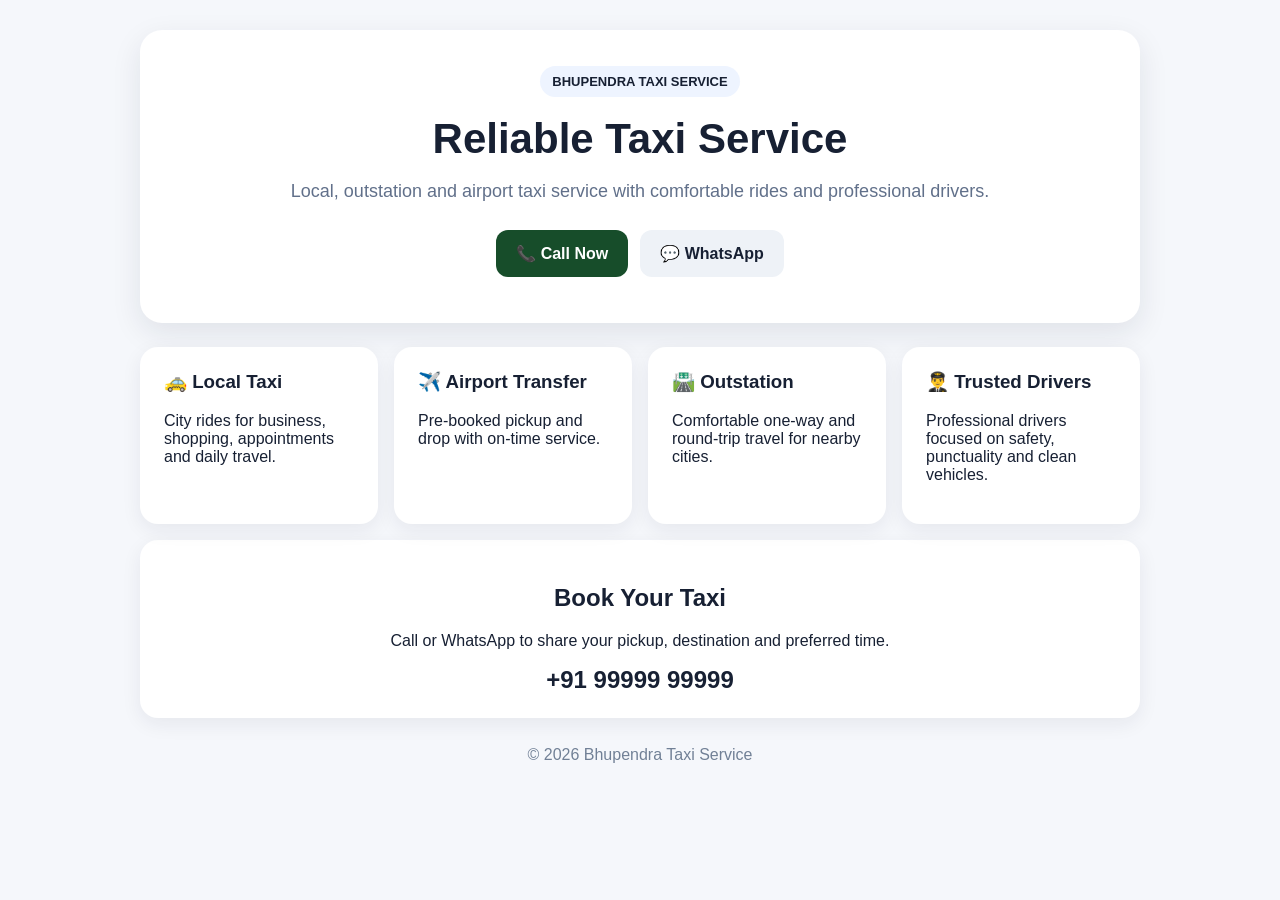
==== index.html @ f38b6741 "Create taxi business website homepage" ====
<!doctype html><html lang="en"><head><meta charset="utf-8"><meta name="viewport" content="width=device-width,initial-scale=1"><title>Bhupendra Taxi Service</title><style>body{font-family:Arial,sans-serif;margin:0;background:#f5f7fb;color:#172033}.wrap{max-width:1000px;margin:auto;padding:30px 18px}.hero{background:#fff;border-radius:22px;padding:36px;box-shadow:0 10px 30px #17203318;text-align:center}.badge{display:inline-block;background:#eef4ff;padding:8px 12px;border-radius:999px;font-size:13px;font-weight:700}.hero h1{font-size:42px;margin:18px 0 10px}.hero p{color:#61708a;font-size:18px}.btn{display:inline-block;margin:10px 6px;padding:14px 20px;border-radius:12px;text-decoration:none;font-weight:700}.primary{background:#174d2a;color:#fff}.secondary{background:#eef2f7;color:#172033}.grid{display:grid;grid-template-columns:repeat(auto-fit,minmax(220px,1fr));gap:16px;margin-top:24px}.card{background:#fff;padding:24px;border-radius:18px;box-shadow:0 6px 20px #17203312}.card h3{margin-top:0}.footer{text-align:center;color:#718096;padding:28px 0}.phone{font-size:24px;font-weight:800}</style></head><body><div class="wrap"><section class="hero"><span class="badge">BHUPENDRA TAXI SERVICE</span><h1>Reliable Taxi Service</h1><p>Local, outstation and airport taxi service with comfortable rides and professional drivers.</p><a class="btn primary" href="tel:+919999999999">📞 Call Now</a><a class="btn secondary" href="https://wa.me/919999999999">💬 WhatsApp</a></section><section class="grid"><div class="card"><h3>🚕 Local Taxi</h3><p>City rides for business, shopping, appointments and daily travel.</p></div><div class="card"><h3>✈️ Airport Transfer</h3><p>Pre-booked pickup and drop with on-time service.</p></div><div class="card"><h3>🛣️ Outstation</h3><p>Comfortable one-way and round-trip travel for nearby cities.</p></div><div class="card"><h3>👨‍✈️ Trusted Drivers</h3><p>Professional drivers focused on safety, punctuality and clean vehicles.</p></div></section><section class="card" style="margin-top:16px;text-align:center"><h2>Book Your Taxi</h2><p>Call or WhatsApp to share your pickup, destination and preferred time.</p><div class="phone">+91 99999 99999</div></section><div class="footer">© 2026 Bhupendra Taxi Service</div></div></body></html>
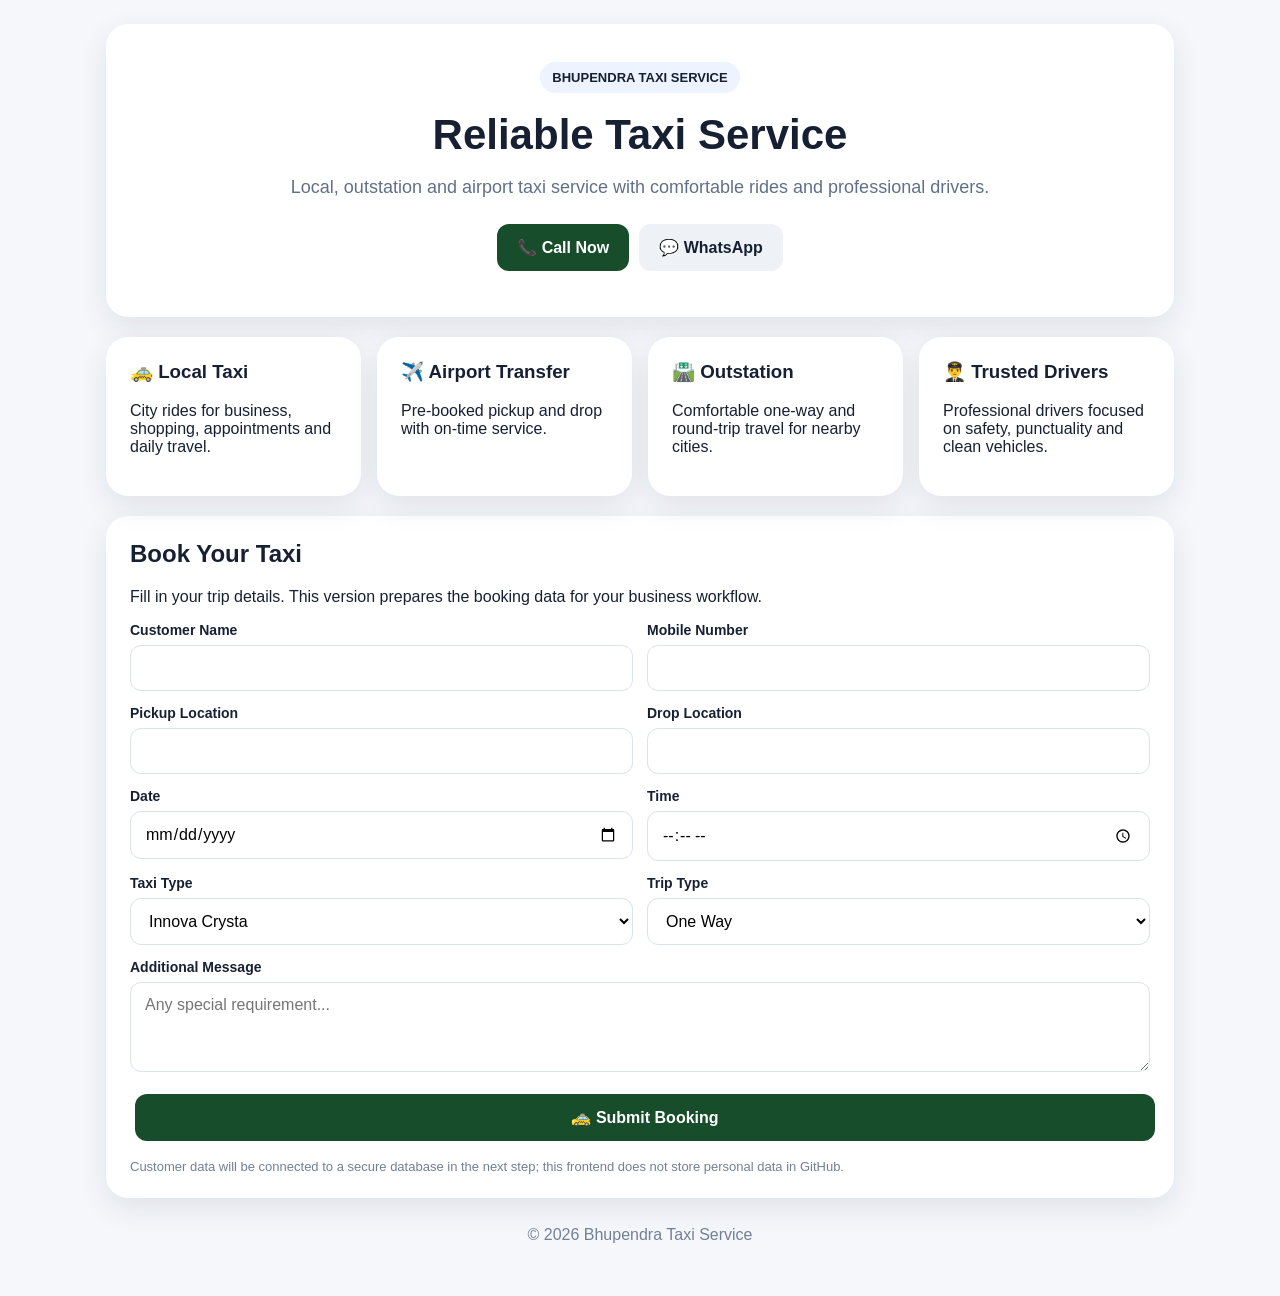
==== commit 42a6dc10: "Upgrade taxi website with booking form" ====
--- a/index.html
+++ b/index.html
@@ -1 +1 @@
-<!doctype html><html lang="en"><head><meta charset="utf-8"><meta name="viewport" content="width=device-width,initial-scale=1"><title>Bhupendra Taxi Service</title><style>body{font-family:Arial,sans-serif;margin:0;background:#f5f7fb;color:#172033}.wrap{max-width:1000px;margin:auto;padding:30px 18px}.hero{background:#fff;border-radius:22px;padding:36px;box-shadow:0 10px 30px #17203318;text-align:center}.badge{display:inline-block;background:#eef4ff;padding:8px 12px;border-radius:999px;font-size:13px;font-weight:700}.hero h1{font-size:42px;margin:18px 0 10px}.hero p{color:#61708a;font-size:18px}.btn{display:inline-block;margin:10px 6px;padding:14px 20px;border-radius:12px;text-decoration:none;font-weight:700}.primary{background:#174d2a;color:#fff}.secondary{background:#eef2f7;color:#172033}.grid{display:grid;grid-template-columns:repeat(auto-fit,minmax(220px,1fr));gap:16px;margin-top:24px}.card{background:#fff;padding:24px;border-radius:18px;box-shadow:0 6px 20px #17203312}.card h3{margin-top:0}.footer{text-align:center;color:#718096;padding:28px 0}.phone{font-size:24px;font-weight:800}</style></head><body><div class="wrap"><section class="hero"><span class="badge">BHUPENDRA TAXI SERVICE</span><h1>Reliable Taxi Service</h1><p>Local, outstation and airport taxi service with comfortable rides and professional drivers.</p><a class="btn primary" href="tel:+919999999999">📞 Call Now</a><a class="btn secondary" href="https://wa.me/919999999999">💬 WhatsApp</a></section><section class="grid"><div class="card"><h3>🚕 Local Taxi</h3><p>City rides for business, shopping, appointments and daily travel.</p></div><div class="card"><h3>✈️ Airport Transfer</h3><p>Pre-booked pickup and drop with on-time service.</p></div><div class="card"><h3>🛣️ Outstation</h3><p>Comfortable one-way and round-trip travel for nearby cities.</p></div><div class="card"><h3>👨‍✈️ Trusted Drivers</h3><p>Professional drivers focused on safety, punctuality and clean vehicles.</p></div></section><section class="card" style="margin-top:16px;text-align:center"><h2>Book Your Taxi</h2><p>Call or WhatsApp to share your pickup, destination and preferred time.</p><div class="phone">+91 99999 99999</div></section><div class="footer">© 2026 Bhupendra Taxi Service</div></div></body></html>+<!doctype html><html lang="en"><head><meta charset="utf-8"><meta name="viewport" content="width=device-width,initial-scale=1"><title>Bhupendra Taxi Service | Taxi Booking</title><style>*{box-sizing:border-box}body{font-family:Arial,sans-serif;margin:0;background:#f5f7fb;color:#172033}.wrap{max-width:1100px;margin:auto;padding:24px 16px}.hero,.card{background:#fff;border-radius:22px;box-shadow:0 10px 30px #17203318}.hero{padding:38px;text-align:center}.badge{display:inline-block;background:#eef4ff;padding:8px 12px;border-radius:999px;font-size:13px;font-weight:700}.hero h1{font-size:42px;margin:18px 0 10px}.hero p{color:#61708a;font-size:18px}.btn{display:inline-block;margin:8px 5px;padding:14px 20px;border-radius:12px;text-decoration:none;font-weight:700}.primary{background:#174d2a;color:#fff}.secondary{background:#eef2f7;color:#172033}.grid{display:grid;grid-template-columns:repeat(auto-fit,minmax(220px,1fr));gap:16px;margin-top:20px}.card{padding:24px}.card h2,.card h3{margin-top:0}.booking{margin-top:20px}.formgrid{display:grid;grid-template-columns:repeat(2,minmax(0,1fr));gap:14px}.field{display:flex;flex-direction:column;gap:7px}.field.full{grid-column:1/-1}label{font-weight:700;font-size:14px}input,select,textarea{width:100%;padding:13px 14px;border:1px solid #dbe2ea;border-radius:11px;font:inherit;background:#fff}textarea{min-height:90px;resize:vertical}.submit{border:0;cursor:pointer;width:100%;font-size:16px}.note{font-size:13px;color:#718096;margin-top:10px}.footer{text-align:center;color:#718096;padding:28px 0}@media(max-width:650px){.hero{padding:28px 18px}.hero h1{font-size:32px}.formgrid{grid-template-columns:1fr}.field.full{grid-column:auto}}</style></head><body><div class="wrap"><section class="hero"><span class="badge">BHUPENDRA TAXI SERVICE</span><h1>Reliable Taxi Service</h1><p>Local, outstation and airport taxi service with comfortable rides and professional drivers.</p><a class="btn primary" href="tel:+919999999999">📞 Call Now</a><a class="btn secondary" href="https://wa.me/919999999999">💬 WhatsApp</a></section><section class="grid"><div class="card"><h3>🚕 Local Taxi</h3><p>City rides for business, shopping, appointments and daily travel.</p></div><div class="card"><h3>✈️ Airport Transfer</h3><p>Pre-booked pickup and drop with on-time service.</p></div><div class="card"><h3>🛣️ Outstation</h3><p>Comfortable one-way and round-trip travel for nearby cities.</p></div><div class="card"><h3>👨‍✈️ Trusted Drivers</h3><p>Professional drivers focused on safety, punctuality and clean vehicles.</p></div></section><section class="card booking"><h2>Book Your Taxi</h2><p>Fill in your trip details. This version prepares the booking data for your business workflow.</p><form id="bookingForm"><div class="formgrid"><div class="field"><label for="name">Customer Name</label><input id="name" name="name" required></div><div class="field"><label for="phone">Mobile Number</label><input id="phone" name="phone" type="tel" inputmode="numeric" required></div><div class="field"><label for="pickup">Pickup Location</label><input id="pickup" name="pickup" required></div><div class="field"><label for="drop">Drop Location</label><input id="drop" name="drop" required></div><div class="field"><label for="date">Date</label><input id="date" name="date" type="date" required></div><div class="field"><label for="time">Time</label><input id="time" name="time" type="time" required></div><div class="field"><label for="taxi">Taxi Type</label><select id="taxi" name="taxi"><option>Innova Crysta</option><option>Dzire</option><option>Other</option></select></div><div class="field"><label for="trip">Trip Type</label><select id="trip" name="trip"><option>One Way</option><option>Round Trip</option></select></div><div class="field full"><label for="message">Additional Message</label><textarea id="message" name="message" placeholder="Any special requirement..."></textarea></div><div class="field full"><button class="btn primary submit" type="submit">🚕 Submit Booking</button></div></div></form><div class="note">Customer data will be connected to a secure database in the next step; this frontend does not store personal data in GitHub.</div></section><div class="footer">© 2026 Bhupendra Taxi Service</div></div><script>document.getElementById('bookingForm').addEventListener('submit',function(e){e.preventDefault();const d=Object.fromEntries(new FormData(this).entries());const text=`Taxi Booking%0AName: ${encodeURIComponent(d.name)}%0AMobile: ${encodeURIComponent(d.phone)}%0APickup: ${encodeURIComponent(d.pickup)}%0ADrop: ${encodeURIComponent(d.drop)}%0ADate: ${encodeURIComponent(d.date)}%0ATime: ${encodeURIComponent(d.time)}%0ATaxi: ${encodeURIComponent(d.taxi)}%0ATrip: ${encodeURIComponent(d.trip)}%0AMessage: ${encodeURIComponent(d.message||'')}`;window.open('https://wa.me/919999999999?text='+text,'_blank')});</script></body></html>
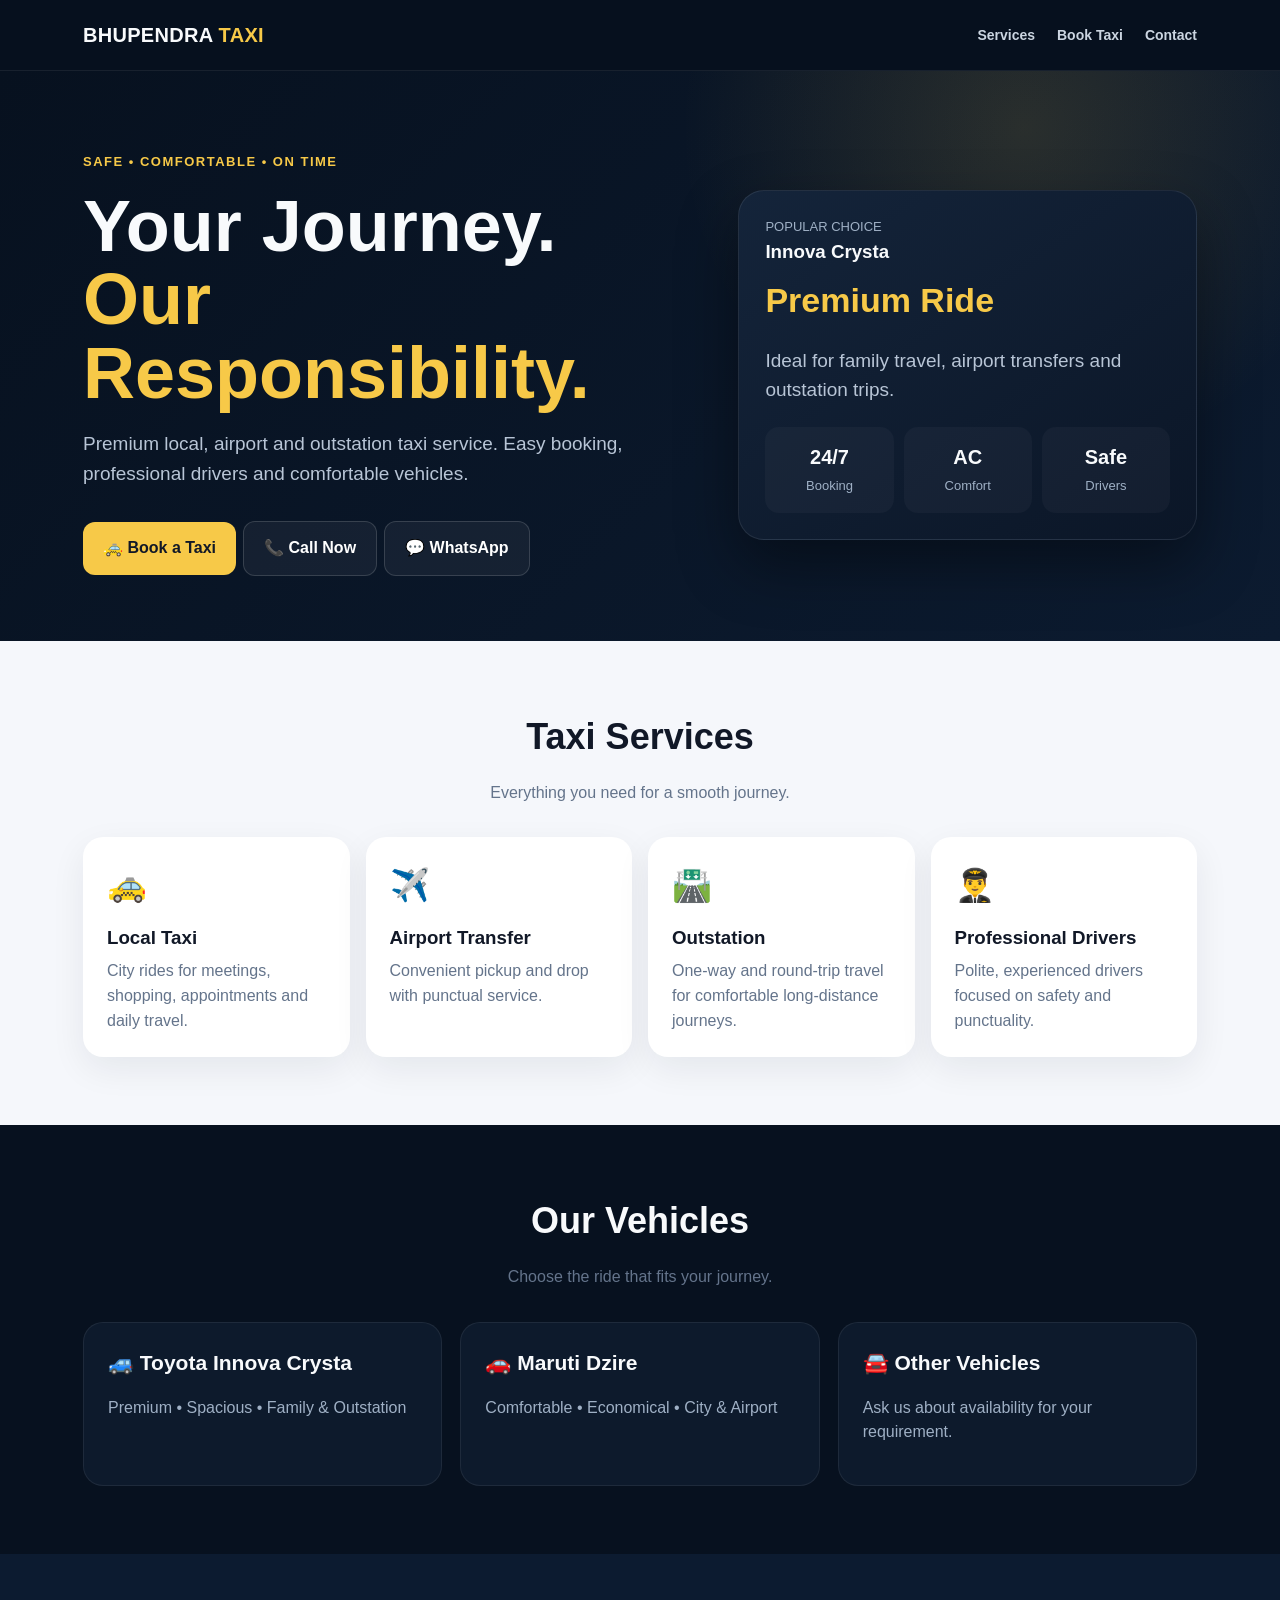
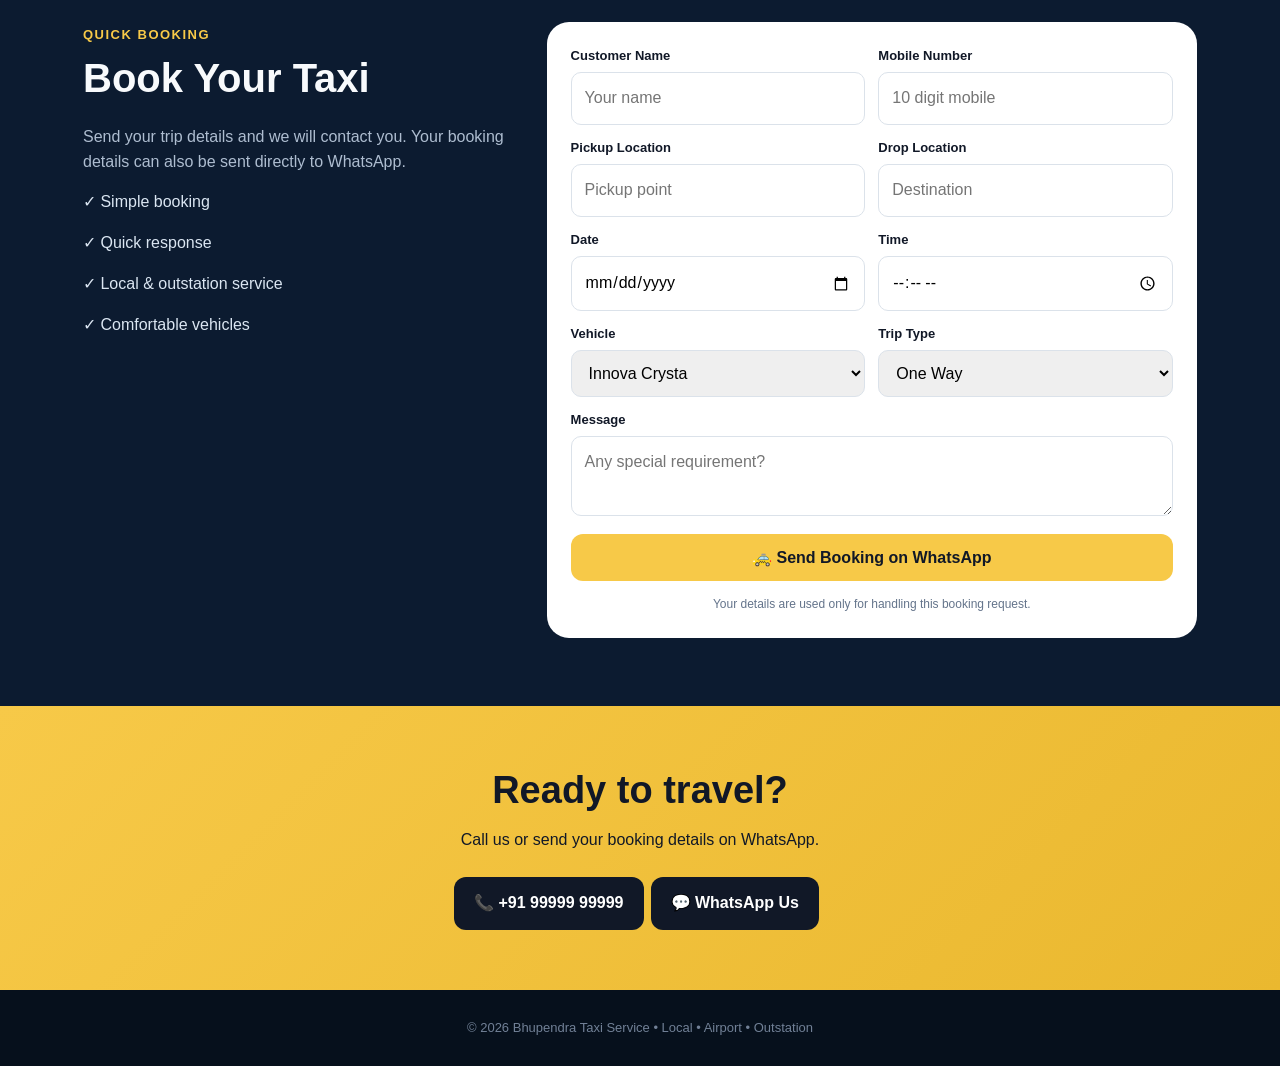
==== commit ff87187b: "Create premium taxi business website" ====
--- a/index.html
+++ b/index.html
@@ -1 +1,2 @@
-<!doctype html><html lang="en"><head><meta charset="utf-8"><meta name="viewport" content="width=device-width,initial-scale=1"><title>Bhupendra Taxi Service | Taxi Booking</title><style>*{box-sizing:border-box}body{font-family:Arial,sans-serif;margin:0;background:#f5f7fb;color:#172033}.wrap{max-width:1100px;margin:auto;padding:24px 16px}.hero,.card{background:#fff;border-radius:22px;box-shadow:0 10px 30px #17203318}.hero{padding:38px;text-align:center}.badge{display:inline-block;background:#eef4ff;padding:8px 12px;border-radius:999px;font-size:13px;font-weight:700}.hero h1{font-size:42px;margin:18px 0 10px}.hero p{color:#61708a;font-size:18px}.btn{display:inline-block;margin:8px 5px;padding:14px 20px;border-radius:12px;text-decoration:none;font-weight:700}.primary{background:#174d2a;color:#fff}.secondary{background:#eef2f7;color:#172033}.grid{display:grid;grid-template-columns:repeat(auto-fit,minmax(220px,1fr));gap:16px;margin-top:20px}.card{padding:24px}.card h2,.card h3{margin-top:0}.booking{margin-top:20px}.formgrid{display:grid;grid-template-columns:repeat(2,minmax(0,1fr));gap:14px}.field{display:flex;flex-direction:column;gap:7px}.field.full{grid-column:1/-1}label{font-weight:700;font-size:14px}input,select,textarea{width:100%;padding:13px 14px;border:1px solid #dbe2ea;border-radius:11px;font:inherit;background:#fff}textarea{min-height:90px;resize:vertical}.submit{border:0;cursor:pointer;width:100%;font-size:16px}.note{font-size:13px;color:#718096;margin-top:10px}.footer{text-align:center;color:#718096;padding:28px 0}@media(max-width:650px){.hero{padding:28px 18px}.hero h1{font-size:32px}.formgrid{grid-template-columns:1fr}.field.full{grid-column:auto}}</style></head><body><div class="wrap"><section class="hero"><span class="badge">BHUPENDRA TAXI SERVICE</span><h1>Reliable Taxi Service</h1><p>Local, outstation and airport taxi service with comfortable rides and professional drivers.</p><a class="btn primary" href="tel:+919999999999">📞 Call Now</a><a class="btn secondary" href="https://wa.me/919999999999">💬 WhatsApp</a></section><section class="grid"><div class="card"><h3>🚕 Local Taxi</h3><p>City rides for business, shopping, appointments and daily travel.</p></div><div class="card"><h3>✈️ Airport Transfer</h3><p>Pre-booked pickup and drop with on-time service.</p></div><div class="card"><h3>🛣️ Outstation</h3><p>Comfortable one-way and round-trip travel for nearby cities.</p></div><div class="card"><h3>👨‍✈️ Trusted Drivers</h3><p>Professional drivers focused on safety, punctuality and clean vehicles.</p></div></section><section class="card booking"><h2>Book Your Taxi</h2><p>Fill in your trip details. This version prepares the booking data for your business workflow.</p><form id="bookingForm"><div class="formgrid"><div class="field"><label for="name">Customer Name</label><input id="name" name="name" required></div><div class="field"><label for="phone">Mobile Number</label><input id="phone" name="phone" type="tel" inputmode="numeric" required></div><div class="field"><label for="pickup">Pickup Location</label><input id="pickup" name="pickup" required></div><div class="field"><label for="drop">Drop Location</label><input id="drop" name="drop" required></div><div class="field"><label for="date">Date</label><input id="date" name="date" type="date" required></div><div class="field"><label for="time">Time</label><input id="time" name="time" type="time" required></div><div class="field"><label for="taxi">Taxi Type</label><select id="taxi" name="taxi"><option>Innova Crysta</option><option>Dzire</option><option>Other</option></select></div><div class="field"><label for="trip">Trip Type</label><select id="trip" name="trip"><option>One Way</option><option>Round Trip</option></select></div><div class="field full"><label for="message">Additional Message</label><textarea id="message" name="message" placeholder="Any special requirement..."></textarea></div><div class="field full"><button class="btn primary submit" type="submit">🚕 Submit Booking</button></div></div></form><div class="note">Customer data will be connected to a secure database in the next step; this frontend does not store personal data in GitHub.</div></section><div class="footer">© 2026 Bhupendra Taxi Service</div></div><script>document.getElementById('bookingForm').addEventListener('submit',function(e){e.preventDefault();const d=Object.fromEntries(new FormData(this).entries());const text=`Taxi Booking%0AName: ${encodeURIComponent(d.name)}%0AMobile: ${encodeURIComponent(d.phone)}%0APickup: ${encodeURIComponent(d.pickup)}%0ADrop: ${encodeURIComponent(d.drop)}%0ADate: ${encodeURIComponent(d.date)}%0ATime: ${encodeURIComponent(d.time)}%0ATaxi: ${encodeURIComponent(d.taxi)}%0ATrip: ${encodeURIComponent(d.trip)}%0AMessage: ${encodeURIComponent(d.message||'')}`;window.open('https://wa.me/919999999999?text='+text,'_blank')});</script></body></html>+<!doctype html><html lang="en"><head><meta charset="utf-8"><meta name="viewport" content="width=device-width,initial-scale=1"><meta name="description" content="Bhupendra Taxi Service - local, airport and outstation taxi bookings"><title>Bhupendra Taxi Service | Premium Taxi Booking</title><style>*{box-sizing:border-box}html{scroll-behavior:smooth}body{margin:0;font-family:Inter,Arial,sans-serif;background:#07111f;color:#f8fafc;line-height:1.55}.container{max-width:1150px;margin:auto;padding:0 18px}.nav{position:sticky;top:0;z-index:20;background:#07111ff2;backdrop-filter:blur(12px);border-bottom:1px solid #ffffff12}.navin{height:70px;display:flex;align-items:center;justify-content:space-between}.brand{font-size:20px;font-weight:900;letter-spacing:.3px}.brand span{color:#f7c948}.nav a{color:#cbd5e1;text-decoration:none;margin-left:22px;font-weight:700;font-size:14px}.hero{padding:78px 0 60px;background:radial-gradient(circle at 80% 10%,#f7c94822,transparent 30%),linear-gradient(135deg,#07111f,#0c1b30)}.heroGrid{display:grid;grid-template-columns:1.15fr .85fr;gap:35px;align-items:center}.eyebrow{display:inline-block;color:#f7c948;font-weight:900;font-size:13px;letter-spacing:1.5px}.hero h1{font-size:clamp(42px,6vw,72px);line-height:1.02;margin:16px 0}.hero h1 span{color:#f7c948}.hero p{font-size:19px;color:#b8c5d6;max-width:650px}.actions{margin-top:28px}.btn{display:inline-block;padding:14px 20px;border-radius:12px;text-decoration:none;font-weight:900;margin:5px 7px 5px 0}.gold{background:#f7c948;color:#111827}.darkbtn{border:1px solid #ffffff25;color:#fff;background:#ffffff0d}.heroCard{background:linear-gradient(145deg,#14243a,#0b1627);border:1px solid #ffffff16;border-radius:26px;padding:26px;box-shadow:0 25px 60px #0006}.heroCard h3{margin:0 0 8px}.price{font-size:34px;font-weight:900;color:#f7c948}.mini{color:#9fb0c5;font-size:13px}.stats{display:grid;grid-template-columns:repeat(3,1fr);gap:10px;margin-top:22px}.stat{padding:15px;border-radius:14px;background:#ffffff08;text-align:center}.stat b{display:block;font-size:20px}.section{padding:68px 0}.light{background:#f5f7fb;color:#111827}.sectionHead{text-align:center;margin-bottom:32px}.sectionHead h2{font-size:36px;margin:0 0 8px}.sectionHead p{color:#64748b}.cards{display:grid;grid-template-columns:repeat(4,1fr);gap:16px}.card{background:#fff;border-radius:20px;padding:24px;box-shadow:0 12px 35px #0f172a12}.icon{font-size:32px}.card h3{margin:12px 0 7px}.card p{color:#64748b;margin:0}.booking{background:#0c1b30}.bookingBox{display:grid;grid-template-columns:.8fr 1.2fr;gap:30px;align-items:start}.bookingText h2{font-size:40px;margin:0 0 10px}.bookingText p{color:#aebdd0}.benefit{margin:16px 0;color:#dbe6f2}.form{background:#fff;color:#111827;border-radius:22px;padding:24px}.formgrid{display:grid;grid-template-columns:1fr 1fr;gap:13px}.field{display:flex;flex-direction:column;gap:6px}.full{grid-column:1/-1}label{font-size:13px;font-weight:800}input,select,textarea{width:100%;padding:13px;border:1px solid #dbe2ea;border-radius:10px;font:inherit}textarea{min-height:80px}.submit{width:100%;border:0;cursor:pointer;font-size:16px}.fleet{display:grid;grid-template-columns:repeat(3,1fr);gap:18px}.vehicle{padding:24px;border:1px solid #ffffff12;background:#0d1a2c;border-radius:20px}.vehicle strong{font-size:21px}.vehicle p{color:#9fb0c5}.cta{text-align:center;background:linear-gradient(135deg,#f7c948,#eab82f);color:#111827;padding:55px 20px}.cta h2{font-size:38px;margin:0 0 8px}.cta p{margin:0 0 20px}.black{background:#111827;color:#fff}.footer{padding:28px 0;text-align:center;color:#718096;background:#06101c;font-size:13px}.notice{font-size:12px;color:#64748b;margin-top:9px;text-align:center}@media(max-width:850px){.heroGrid,.bookingBox{grid-template-columns:1fr}.cards{grid-template-columns:1fr 1fr}.fleet{grid-template-columns:1fr}.navlinks{display:none}}@media(max-width:560px){.hero{padding-top:55px}.cards,.formgrid{grid-template-columns:1fr}.full{grid-column:auto}.stats{grid-template-columns:1fr 1fr 1fr}.section{padding:50px 0}.hero h1{font-size:45px}}
+</style></head><body><nav class="nav"><div class="container navin"><div class="brand">BHUPENDRA <span>TAXI</span></div><div class="navlinks"><a href="#services">Services</a><a href="#booking">Book Taxi</a><a href="#contact">Contact</a></div></div></nav><header class="hero"><div class="container heroGrid"><div><div class="eyebrow">SAFE • COMFORTABLE • ON TIME</div><h1>Your Journey.<br><span>Our Responsibility.</span></h1><p>Premium local, airport and outstation taxi service. Easy booking, professional drivers and comfortable vehicles.</p><div class="actions"><a class="btn gold" href="#booking">🚕 Book a Taxi</a><a class="btn darkbtn" href="tel:+919999999999">📞 Call Now</a><a class="btn darkbtn" href="https://wa.me/919999999999">💬 WhatsApp</a></div></div><div class="heroCard"><div class="mini">POPULAR CHOICE</div><h3>Innova Crysta</h3><div class="price">Premium Ride</div><p class="mini">Ideal for family travel, airport transfers and outstation trips.</p><div class="stats"><div class="stat"><b>24/7</b><span class="mini">Booking</span></div><div class="stat"><b>AC</b><span class="mini">Comfort</span></div><div class="stat"><b>Safe</b><span class="mini">Drivers</span></div></div></div></div></header><section id="services" class="section light"><div class="container"><div class="sectionHead"><h2>Taxi Services</h2><p>Everything you need for a smooth journey.</p></div><div class="cards"><div class="card"><div class="icon">🚕</div><h3>Local Taxi</h3><p>City rides for meetings, shopping, appointments and daily travel.</p></div><div class="card"><div class="icon">✈️</div><h3>Airport Transfer</h3><p>Convenient pickup and drop with punctual service.</p></div><div class="card"><div class="icon">🛣️</div><h3>Outstation</h3><p>One-way and round-trip travel for comfortable long-distance journeys.</p></div><div class="card"><div class="icon">👨‍✈️</div><h3>Professional Drivers</h3><p>Polite, experienced drivers focused on safety and punctuality.</p></div></div></div></section><section class="section"><div class="container"><div class="sectionHead"><h2>Our Vehicles</h2><p>Choose the ride that fits your journey.</p></div><div class="fleet"><div class="vehicle"><strong>🚙 Toyota Innova Crysta</strong><p>Premium • Spacious • Family & Outstation</p></div><div class="vehicle"><strong>🚗 Maruti Dzire</strong><p>Comfortable • Economical • City & Airport</p></div><div class="vehicle"><strong>🚘 Other Vehicles</strong><p>Ask us about availability for your requirement.</p></div></div></div></section><section id="booking" class="section booking"><div class="container bookingBox"><div class="bookingText"><div class="eyebrow">QUICK BOOKING</div><h2>Book Your Taxi</h2><p>Send your trip details and we will contact you. Your booking details can also be sent directly to WhatsApp.</p><div class="benefit">✓ Simple booking</div><div class="benefit">✓ Quick response</div><div class="benefit">✓ Local & outstation service</div><div class="benefit">✓ Comfortable vehicles</div></div><div class="form"><form id="bookingForm"><div class="formgrid"><div class="field"><label>Customer Name</label><input name="name" required placeholder="Your name"></div><div class="field"><label>Mobile Number</label><input name="phone" type="tel" required placeholder="10 digit mobile"></div><div class="field"><label>Pickup Location</label><input name="pickup" required placeholder="Pickup point"></div><div class="field"><label>Drop Location</label><input name="drop" required placeholder="Destination"></div><div class="field"><label>Date</label><input name="date" type="date" required></div><div class="field"><label>Time</label><input name="time" type="time" required></div><div class="field"><label>Vehicle</label><select name="taxi"><option>Innova Crysta</option><option>Dzire</option><option>Other</option></select></div><div class="field"><label>Trip Type</label><select name="trip"><option>One Way</option><option>Round Trip</option></select></div><div class="field full"><label>Message</label><textarea name="message" placeholder="Any special requirement?"></textarea></div><div class="field full"><button class="btn gold submit" type="submit">🚕 Send Booking on WhatsApp</button></div></div></form><div class="notice">Your details are used only for handling this booking request.</div></div></div></section><section id="contact" class="cta"><h2>Ready to travel?</h2><p>Call us or send your booking details on WhatsApp.</p><a class="btn black" href="tel:+919999999999">📞 +91 99999 99999</a><a class="btn black" href="https://wa.me/919999999999">💬 WhatsApp Us</a></section><footer class="footer">© 2026 Bhupendra Taxi Service • Local • Airport • Outstation</footer><script>document.getElementById('bookingForm').addEventListener('submit',function(e){e.preventDefault();const d=Object.fromEntries(new FormData(this));const msg=['*TAXI BOOKING*','Name: '+d.name,'Mobile: '+d.phone,'Pickup: '+d.pickup,'Drop: '+d.drop,'Date: '+d.date,'Time: '+d.time,'Vehicle: '+d.taxi,'Trip: '+d.trip,'Message: '+(d.message||'-')].join('\n');window.open('https://wa.me/919999999999?text='+encodeURIComponent(msg),'_blank')});</script></body></html>
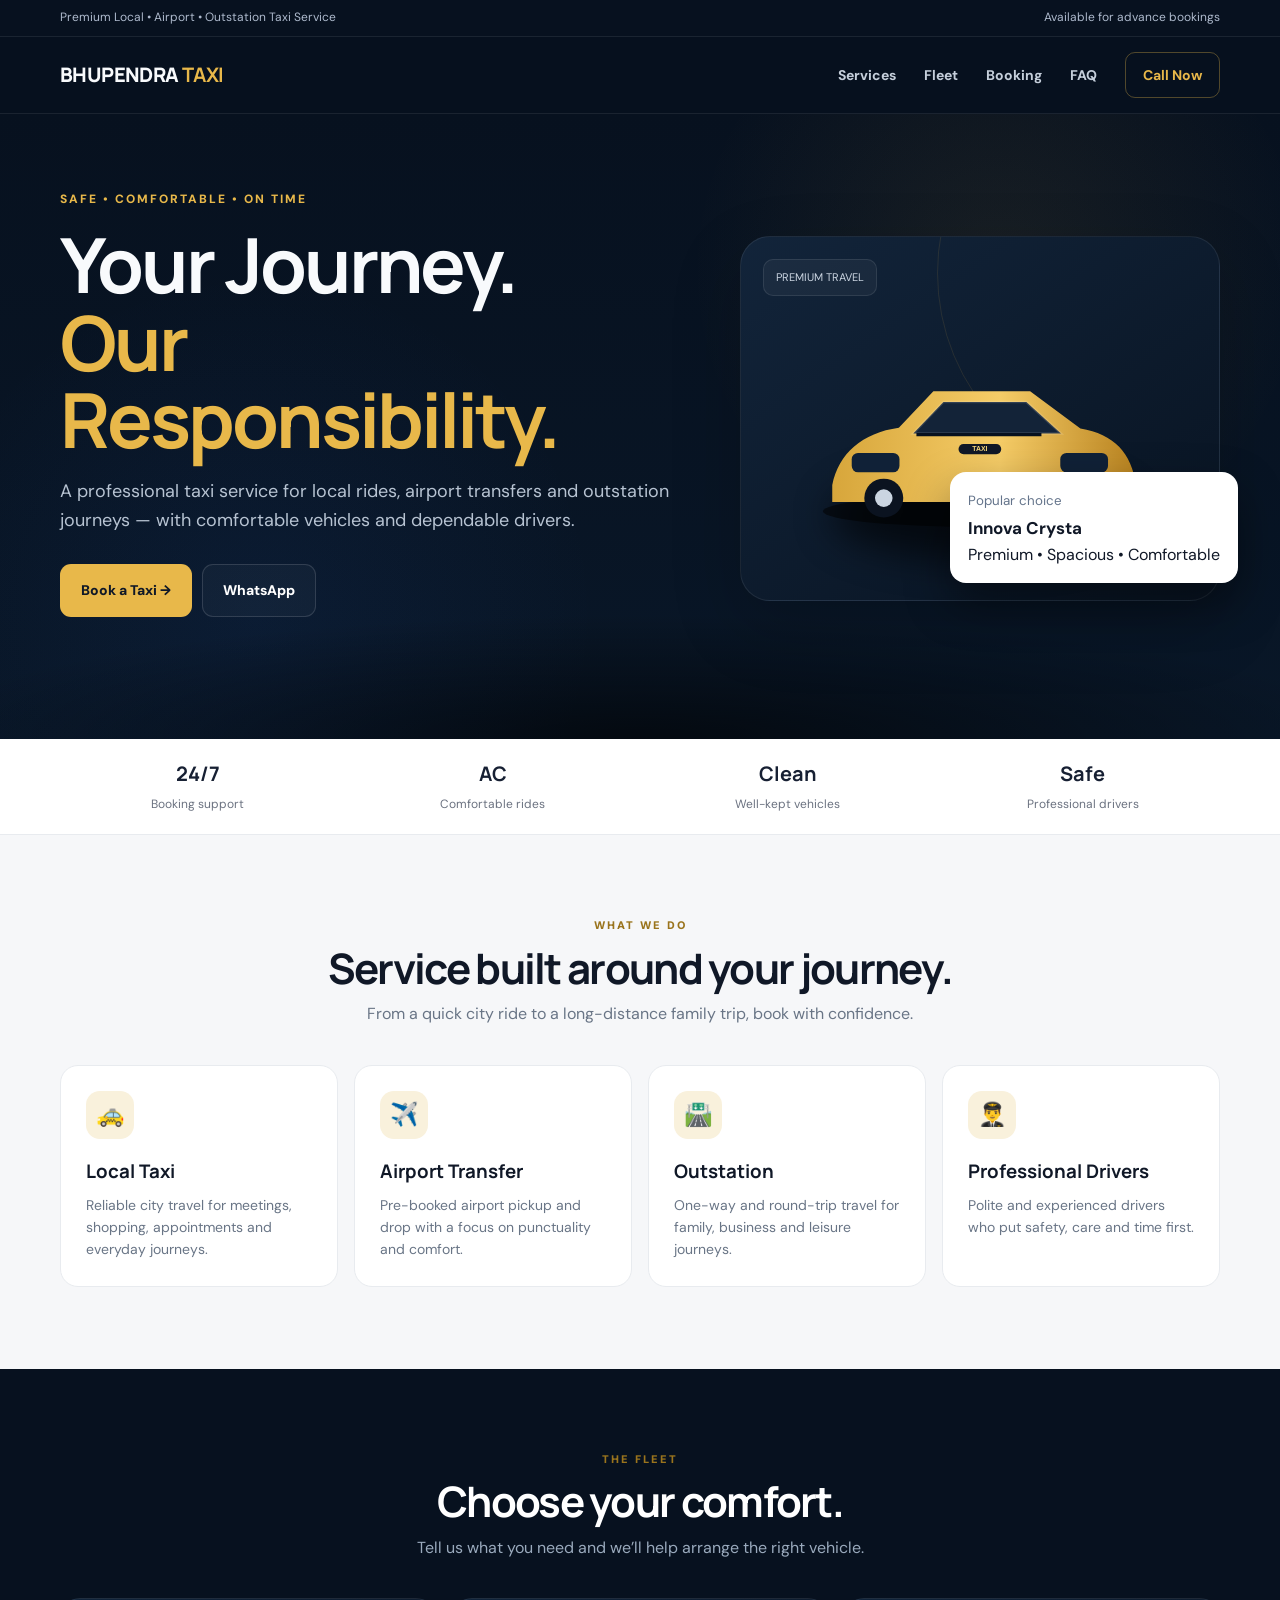
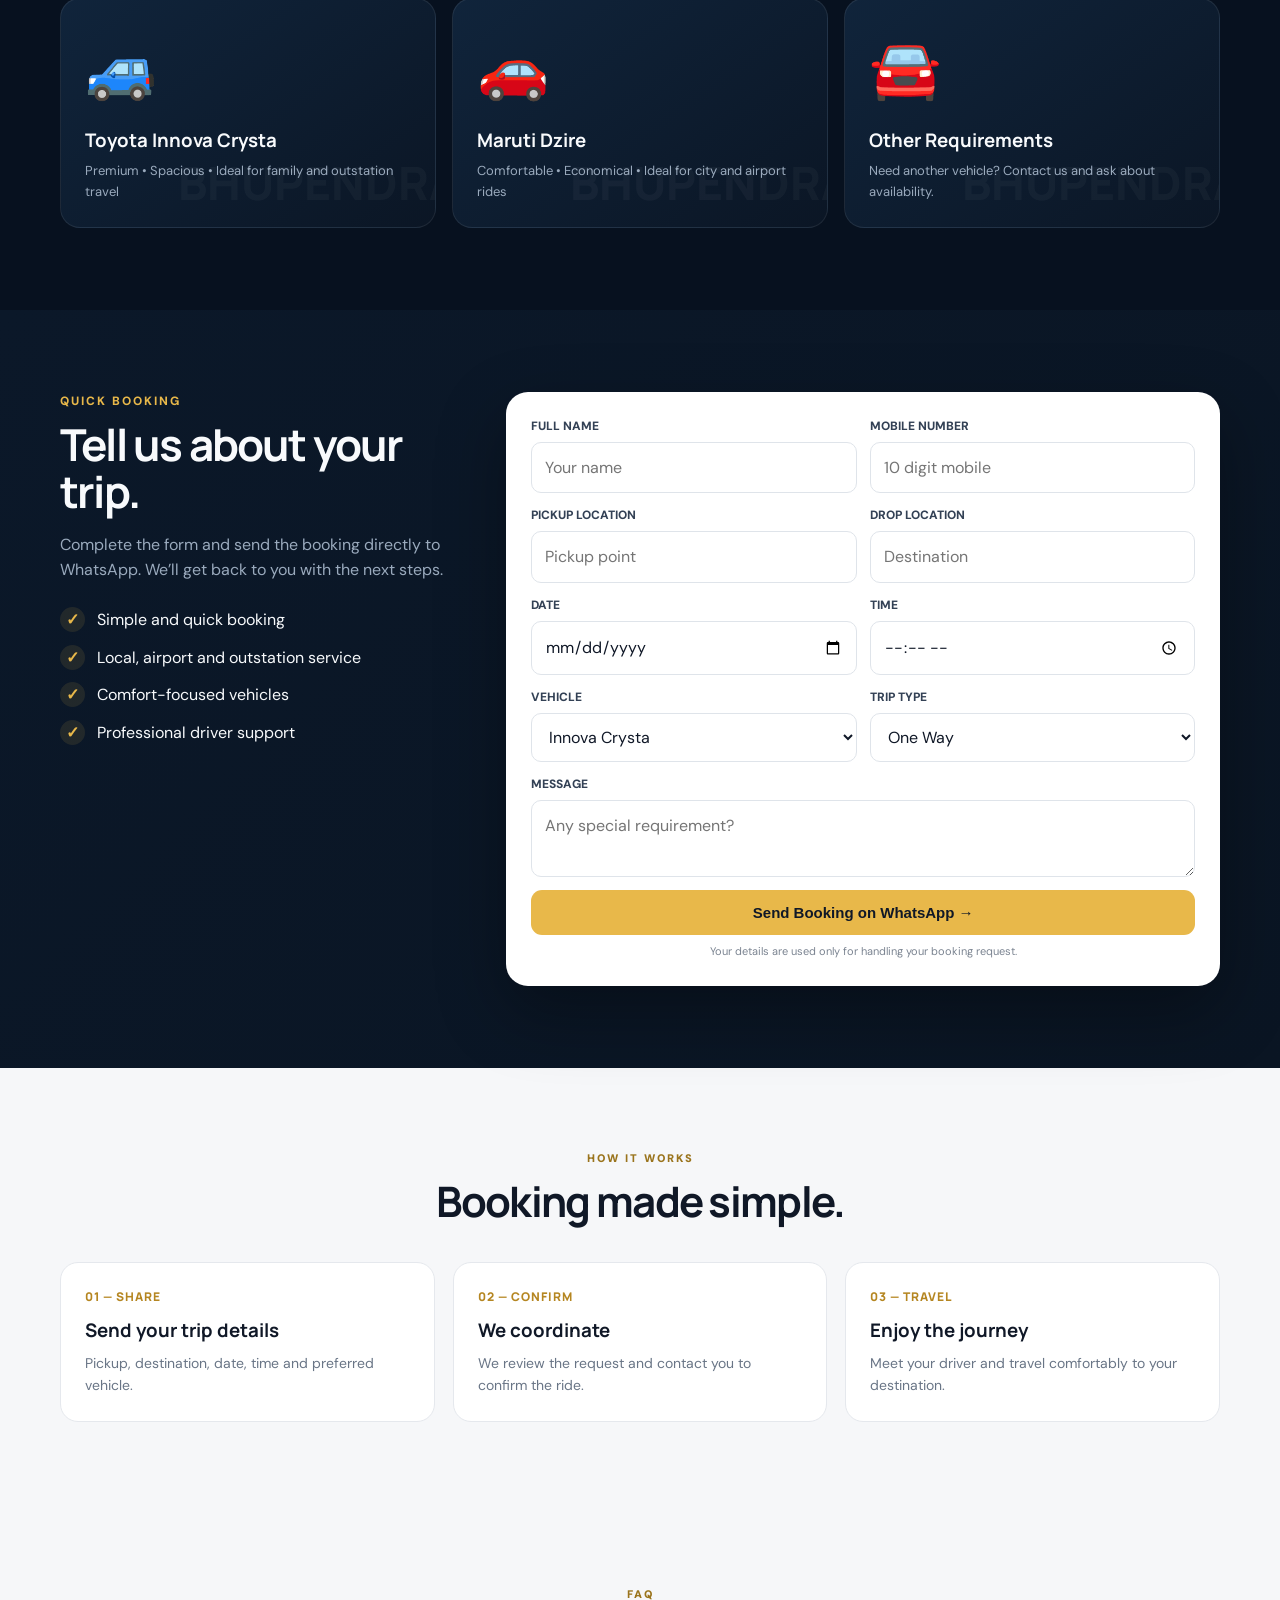
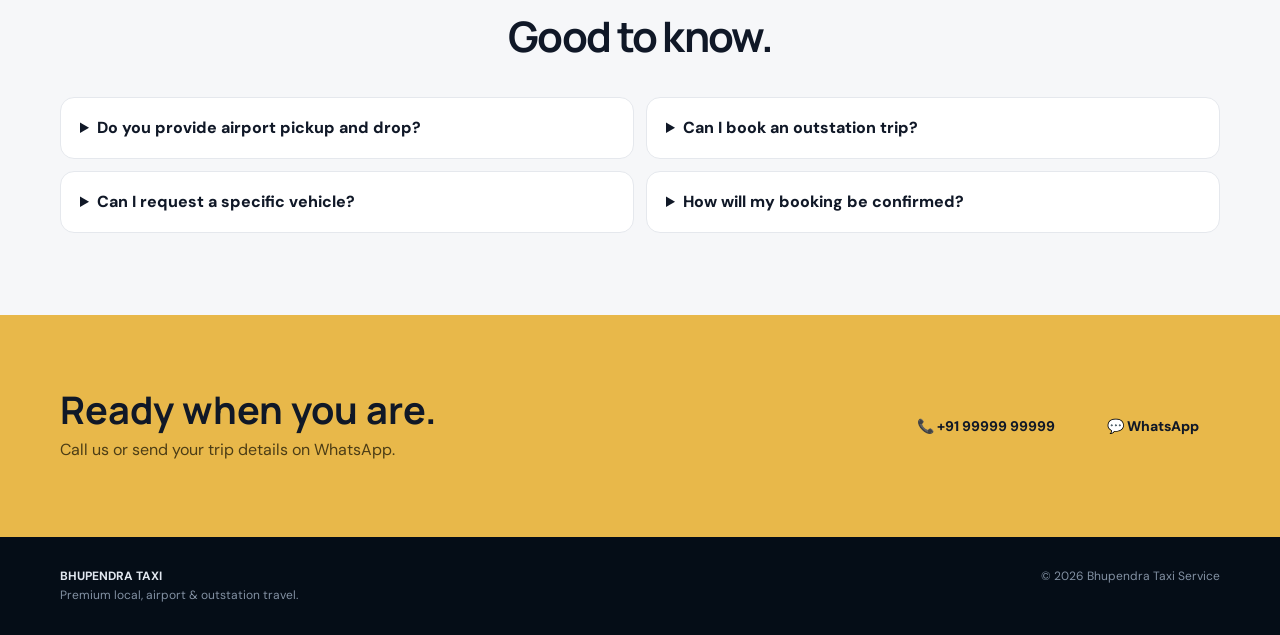
==== commit 773273c4: "Redesign taxi website as premium professional business site" ====
--- a/index.html
+++ b/index.html
@@ -1,2 +1 @@
-<!doctype html><html lang="en"><head><meta charset="utf-8"><meta name="viewport" content="width=device-width,initial-scale=1"><meta name="description" content="Bhupendra Taxi Service - local, airport and outstation taxi bookings"><title>Bhupendra Taxi Service | Premium Taxi Booking</title><style>*{box-sizing:border-box}html{scroll-behavior:smooth}body{margin:0;font-family:Inter,Arial,sans-serif;background:#07111f;color:#f8fafc;line-height:1.55}.container{max-width:1150px;margin:auto;padding:0 18px}.nav{position:sticky;top:0;z-index:20;background:#07111ff2;backdrop-filter:blur(12px);border-bottom:1px solid #ffffff12}.navin{height:70px;display:flex;align-items:center;justify-content:space-between}.brand{font-size:20px;font-weight:900;letter-spacing:.3px}.brand span{color:#f7c948}.nav a{color:#cbd5e1;text-decoration:none;margin-left:22px;font-weight:700;font-size:14px}.hero{padding:78px 0 60px;background:radial-gradient(circle at 80% 10%,#f7c94822,transparent 30%),linear-gradient(135deg,#07111f,#0c1b30)}.heroGrid{display:grid;grid-template-columns:1.15fr .85fr;gap:35px;align-items:center}.eyebrow{display:inline-block;color:#f7c948;font-weight:900;font-size:13px;letter-spacing:1.5px}.hero h1{font-size:clamp(42px,6vw,72px);line-height:1.02;margin:16px 0}.hero h1 span{color:#f7c948}.hero p{font-size:19px;color:#b8c5d6;max-width:650px}.actions{margin-top:28px}.btn{display:inline-block;padding:14px 20px;border-radius:12px;text-decoration:none;font-weight:900;margin:5px 7px 5px 0}.gold{background:#f7c948;color:#111827}.darkbtn{border:1px solid #ffffff25;color:#fff;background:#ffffff0d}.heroCard{background:linear-gradient(145deg,#14243a,#0b1627);border:1px solid #ffffff16;border-radius:26px;padding:26px;box-shadow:0 25px 60px #0006}.heroCard h3{margin:0 0 8px}.price{font-size:34px;font-weight:900;color:#f7c948}.mini{color:#9fb0c5;font-size:13px}.stats{display:grid;grid-template-columns:repeat(3,1fr);gap:10px;margin-top:22px}.stat{padding:15px;border-radius:14px;background:#ffffff08;text-align:center}.stat b{display:block;font-size:20px}.section{padding:68px 0}.light{background:#f5f7fb;color:#111827}.sectionHead{text-align:center;margin-bottom:32px}.sectionHead h2{font-size:36px;margin:0 0 8px}.sectionHead p{color:#64748b}.cards{display:grid;grid-template-columns:repeat(4,1fr);gap:16px}.card{background:#fff;border-radius:20px;padding:24px;box-shadow:0 12px 35px #0f172a12}.icon{font-size:32px}.card h3{margin:12px 0 7px}.card p{color:#64748b;margin:0}.booking{background:#0c1b30}.bookingBox{display:grid;grid-template-columns:.8fr 1.2fr;gap:30px;align-items:start}.bookingText h2{font-size:40px;margin:0 0 10px}.bookingText p{color:#aebdd0}.benefit{margin:16px 0;color:#dbe6f2}.form{background:#fff;color:#111827;border-radius:22px;padding:24px}.formgrid{display:grid;grid-template-columns:1fr 1fr;gap:13px}.field{display:flex;flex-direction:column;gap:6px}.full{grid-column:1/-1}label{font-size:13px;font-weight:800}input,select,textarea{width:100%;padding:13px;border:1px solid #dbe2ea;border-radius:10px;font:inherit}textarea{min-height:80px}.submit{width:100%;border:0;cursor:pointer;font-size:16px}.fleet{display:grid;grid-template-columns:repeat(3,1fr);gap:18px}.vehicle{padding:24px;border:1px solid #ffffff12;background:#0d1a2c;border-radius:20px}.vehicle strong{font-size:21px}.vehicle p{color:#9fb0c5}.cta{text-align:center;background:linear-gradient(135deg,#f7c948,#eab82f);color:#111827;padding:55px 20px}.cta h2{font-size:38px;margin:0 0 8px}.cta p{margin:0 0 20px}.black{background:#111827;color:#fff}.footer{padding:28px 0;text-align:center;color:#718096;background:#06101c;font-size:13px}.notice{font-size:12px;color:#64748b;margin-top:9px;text-align:center}@media(max-width:850px){.heroGrid,.bookingBox{grid-template-columns:1fr}.cards{grid-template-columns:1fr 1fr}.fleet{grid-template-columns:1fr}.navlinks{display:none}}@media(max-width:560px){.hero{padding-top:55px}.cards,.formgrid{grid-template-columns:1fr}.full{grid-column:auto}.stats{grid-template-columns:1fr 1fr 1fr}.section{padding:50px 0}.hero h1{font-size:45px}}
-</style></head><body><nav class="nav"><div class="container navin"><div class="brand">BHUPENDRA <span>TAXI</span></div><div class="navlinks"><a href="#services">Services</a><a href="#booking">Book Taxi</a><a href="#contact">Contact</a></div></div></nav><header class="hero"><div class="container heroGrid"><div><div class="eyebrow">SAFE • COMFORTABLE • ON TIME</div><h1>Your Journey.<br><span>Our Responsibility.</span></h1><p>Premium local, airport and outstation taxi service. Easy booking, professional drivers and comfortable vehicles.</p><div class="actions"><a class="btn gold" href="#booking">🚕 Book a Taxi</a><a class="btn darkbtn" href="tel:+919999999999">📞 Call Now</a><a class="btn darkbtn" href="https://wa.me/919999999999">💬 WhatsApp</a></div></div><div class="heroCard"><div class="mini">POPULAR CHOICE</div><h3>Innova Crysta</h3><div class="price">Premium Ride</div><p class="mini">Ideal for family travel, airport transfers and outstation trips.</p><div class="stats"><div class="stat"><b>24/7</b><span class="mini">Booking</span></div><div class="stat"><b>AC</b><span class="mini">Comfort</span></div><div class="stat"><b>Safe</b><span class="mini">Drivers</span></div></div></div></div></header><section id="services" class="section light"><div class="container"><div class="sectionHead"><h2>Taxi Services</h2><p>Everything you need for a smooth journey.</p></div><div class="cards"><div class="card"><div class="icon">🚕</div><h3>Local Taxi</h3><p>City rides for meetings, shopping, appointments and daily travel.</p></div><div class="card"><div class="icon">✈️</div><h3>Airport Transfer</h3><p>Convenient pickup and drop with punctual service.</p></div><div class="card"><div class="icon">🛣️</div><h3>Outstation</h3><p>One-way and round-trip travel for comfortable long-distance journeys.</p></div><div class="card"><div class="icon">👨‍✈️</div><h3>Professional Drivers</h3><p>Polite, experienced drivers focused on safety and punctuality.</p></div></div></div></section><section class="section"><div class="container"><div class="sectionHead"><h2>Our Vehicles</h2><p>Choose the ride that fits your journey.</p></div><div class="fleet"><div class="vehicle"><strong>🚙 Toyota Innova Crysta</strong><p>Premium • Spacious • Family & Outstation</p></div><div class="vehicle"><strong>🚗 Maruti Dzire</strong><p>Comfortable • Economical • City & Airport</p></div><div class="vehicle"><strong>🚘 Other Vehicles</strong><p>Ask us about availability for your requirement.</p></div></div></div></section><section id="booking" class="section booking"><div class="container bookingBox"><div class="bookingText"><div class="eyebrow">QUICK BOOKING</div><h2>Book Your Taxi</h2><p>Send your trip details and we will contact you. Your booking details can also be sent directly to WhatsApp.</p><div class="benefit">✓ Simple booking</div><div class="benefit">✓ Quick response</div><div class="benefit">✓ Local & outstation service</div><div class="benefit">✓ Comfortable vehicles</div></div><div class="form"><form id="bookingForm"><div class="formgrid"><div class="field"><label>Customer Name</label><input name="name" required placeholder="Your name"></div><div class="field"><label>Mobile Number</label><input name="phone" type="tel" required placeholder="10 digit mobile"></div><div class="field"><label>Pickup Location</label><input name="pickup" required placeholder="Pickup point"></div><div class="field"><label>Drop Location</label><input name="drop" required placeholder="Destination"></div><div class="field"><label>Date</label><input name="date" type="date" required></div><div class="field"><label>Time</label><input name="time" type="time" required></div><div class="field"><label>Vehicle</label><select name="taxi"><option>Innova Crysta</option><option>Dzire</option><option>Other</option></select></div><div class="field"><label>Trip Type</label><select name="trip"><option>One Way</option><option>Round Trip</option></select></div><div class="field full"><label>Message</label><textarea name="message" placeholder="Any special requirement?"></textarea></div><div class="field full"><button class="btn gold submit" type="submit">🚕 Send Booking on WhatsApp</button></div></div></form><div class="notice">Your details are used only for handling this booking request.</div></div></div></section><section id="contact" class="cta"><h2>Ready to travel?</h2><p>Call us or send your booking details on WhatsApp.</p><a class="btn black" href="tel:+919999999999">📞 +91 99999 99999</a><a class="btn black" href="https://wa.me/919999999999">💬 WhatsApp Us</a></section><footer class="footer">© 2026 Bhupendra Taxi Service • Local • Airport • Outstation</footer><script>document.getElementById('bookingForm').addEventListener('submit',function(e){e.preventDefault();const d=Object.fromEntries(new FormData(this));const msg=['*TAXI BOOKING*','Name: '+d.name,'Mobile: '+d.phone,'Pickup: '+d.pickup,'Drop: '+d.drop,'Date: '+d.date,'Time: '+d.time,'Vehicle: '+d.taxi,'Trip: '+d.trip,'Message: '+(d.message||'-')].join('\n');window.open('https://wa.me/919999999999?text='+encodeURIComponent(msg),'_blank')});</script></body></html>+<!doctype html><html lang="en"><head><meta charset="utf-8"><meta name="viewport" content="width=device-width,initial-scale=1"><meta name="description" content="Bhupendra Taxi Service — premium local, airport and outstation taxi service."><meta name="theme-color" content="#07111f"><title>Bhupendra Taxi Service | Premium Travel</title><link rel="stylesheet" href="styles.css"></head><body><div class="topbar"><div class="container"><span>Premium Local • Airport • Outstation Taxi Service</span><span>Available for advance bookings</span></div></div><nav class="nav"><div class="container navin"><a class="logo" href="#top">BHUPENDRA <b>TAXI</b></a><div class="navlinks"><a href="#services">Services</a><a href="#fleet">Fleet</a><a href="#booking">Booking</a><a href="#faq">FAQ</a><a class="navcta" href="tel:+919999999999">Call Now</a></div></div></nav><main id="top"><header class="hero"><div class="container heroGrid"><div><div class="kicker">SAFE • COMFORTABLE • ON TIME</div><h1>Your Journey.<br><span>Our Responsibility.</span></h1><p class="heroLead">A professional taxi service for local rides, airport transfers and outstation journeys — with comfortable vehicles and dependable drivers.</p><div class="actions"><a class="btn gold" href="#booking">Book a Taxi →</a><a class="btn outline" href="https://wa.me/919999999999">WhatsApp</a></div></div><div class="heroVisual"><div class="carStage"><div class="visualTag">PREMIUM TRAVEL</div><svg class="carSvg" viewBox="0 0 700 300" aria-label="Premium taxi illustration" role="img"><defs><linearGradient id="g" x1="0" x2="1"><stop offset="0" stop-color="#d7a63b"/><stop offset=".55" stop-color="#f5cc67"/><stop offset="1" stop-color="#b98320"/></linearGradient></defs><ellipse cx="350" cy="252" rx="250" ry="25" fill="#0008"/><path d="M115 210c10-50 48-83 106-91l55-58h154l80 59c54 9 81 39 89 90v27H115z" fill="url(#g)"/><path d="M292 78h132l55 50H244z" fill="#132338" stroke="#ffffff22" stroke-width="4"/><path d="M249 130h199" stroke="#07111f" stroke-width="5"/><rect x="146" y="159" width="76" height="31" rx="10" fill="#102137"/><rect x="478" y="159" width="76" height="31" rx="10" fill="#102137"/><circle cx="197" cy="231" r="31" fill="#0b1320"/><circle cx="197" cy="231" r="14" fill="#cbd5e1"/><circle cx="503" cy="231" r="31" fill="#0b1320"/><circle cx="503" cy="231" r="14" fill="#cbd5e1"/><rect x="316" y="145" width="68" height="16" rx="8" fill="#111827"/><text x="350" y="156" text-anchor="middle" font-size="11" font-family="Arial" font-weight="700" fill="#f7d77d">TAXI</text></svg></div><div class="quickCard"><small>Popular choice</small><strong>Innova Crysta</strong><span>Premium • Spacious • Comfortable</span></div></div></div></header><section class="trustbar"><div class="container trustgrid"><div class="trust"><b>24/7</b><span>Booking support</span></div><div class="trust"><b>AC</b><span>Comfortable rides</span></div><div class="trust"><b>Clean</b><span>Well-kept vehicles</span></div><div class="trust"><b>Safe</b><span>Professional drivers</span></div></div></section><section id="services" class="section light"><div class="container"><div class="sectionHead center"><div class="eyebrow">WHAT WE DO</div><h2>Service built around your journey.</h2><p>From a quick city ride to a long-distance family trip, book with confidence.</p></div><div class="services"><article class="service"><div class="serviceIcon">🚕</div><h3>Local Taxi</h3><p>Reliable city travel for meetings, shopping, appointments and everyday journeys.</p></article><article class="service"><div class="serviceIcon">✈️</div><h3>Airport Transfer</h3><p>Pre-booked airport pickup and drop with a focus on punctuality and comfort.</p></article><article class="service"><div class="serviceIcon">🛣️</div><h3>Outstation</h3><p>One-way and round-trip travel for family, business and leisure journeys.</p></article><article class="service"><div class="serviceIcon">👨‍✈️</div><h3>Professional Drivers</h3><p>Polite and experienced drivers who put safety, care and time first.</p></article></div></div></section><section id="fleet" class="section"><div class="container"><div class="sectionHead center darkTitle"><div class="eyebrow">THE FLEET</div><h2>Choose your comfort.</h2><p>Tell us what you need and we’ll help arrange the right vehicle.</p></div><div class="fleet"><article class="vehicle"><div class="vehicleIcon">🚙</div><h3>Toyota Innova Crysta</h3><p>Premium • Spacious • Ideal for family and outstation travel</p></article><article class="vehicle"><div class="vehicleIcon">🚗</div><h3>Maruti Dzire</h3><p>Comfortable • Economical • Ideal for city and airport rides</p></article><article class="vehicle"><div class="vehicleIcon">🚘</div><h3>Other Requirements</h3><p>Need another vehicle? Contact us and ask about availability.</p></article></div></div></section><section id="booking" class="section bookingSection"><div class="container bookingWrap"><div class="bookingIntro"><div class="kicker">QUICK BOOKING</div><h2>Tell us about your trip.</h2><p>Complete the form and send the booking directly to WhatsApp. We’ll get back to you with the next steps.</p><div class="points"><div class="point"><span class="check">✓</span><span>Simple and quick booking</span></div><div class="point"><span class="check">✓</span><span>Local, airport and outstation service</span></div><div class="point"><span class="check">✓</span><span>Comfort-focused vehicles</span></div><div class="point"><span class="check">✓</span><span>Professional driver support</span></div></div></div><div class="bookingCard"><form id="bookingForm"><div class="formgrid"><div class="field"><label>FULL NAME</label><input name="name" required placeholder="Your name"></div><div class="field"><label>MOBILE NUMBER</label><input name="phone" type="tel" required placeholder="10 digit mobile"></div><div class="field"><label>PICKUP LOCATION</label><input name="pickup" required placeholder="Pickup point"></div><div class="field"><label>DROP LOCATION</label><input name="drop" required placeholder="Destination"></div><div class="field"><label>DATE</label><input name="date" type="date" required></div><div class="field"><label>TIME</label><input name="time" type="time" required></div><div class="field"><label>VEHICLE</label><select name="taxi"><option>Innova Crysta</option><option>Dzire</option><option>Other</option></select></div><div class="field"><label>TRIP TYPE</label><select name="trip"><option>One Way</option><option>Round Trip</option></select></div><div class="field full"><label>MESSAGE</label><textarea name="message" placeholder="Any special requirement?"></textarea></div><div class="field full"><button class="btn gold submit" type="submit">Send Booking on WhatsApp →</button></div></div></form><div class="formNote">Your details are used only for handling your booking request.</div></div></div></section><section class="section light"><div class="container"><div class="sectionHead center"><div class="eyebrow">HOW IT WORKS</div><h2>Booking made simple.</h2></div><div class="steps"><div class="step"><div class="num">01 — SHARE</div><h3>Send your trip details</h3><p>Pickup, destination, date, time and preferred vehicle.</p></div><div class="step"><div class="num">02 — CONFIRM</div><h3>We coordinate</h3><p>We review the request and contact you to confirm the ride.</p></div><div class="step"><div class="num">03 — TRAVEL</div><h3>Enjoy the journey</h3><p>Meet your driver and travel comfortably to your destination.</p></div></div></div></section><section id="faq" class="section light"><div class="container"><div class="sectionHead center"><div class="eyebrow">FAQ</div><h2>Good to know.</h2></div><div class="faq"><details><summary>Do you provide airport pickup and drop?</summary><p>Yes. Airport transfers can be booked in advance.</p></details><details><summary>Can I book an outstation trip?</summary><p>Yes. One-way and round-trip journeys are available.</p></details><details><summary>Can I request a specific vehicle?</summary><p>Yes. Select your preferred vehicle while booking and we’ll confirm availability.</p></details><details><summary>How will my booking be confirmed?</summary><p>After you send the request, we’ll contact you to confirm the details.</p></details></div></div></section><section id="contact" class="contact"><div class="container contactGrid"><div><h2>Ready when you are.</h2><p>Call us or send your trip details on WhatsApp.</p></div><div class="actions"><a class="btn black" href="tel:+919999999999">📞 +91 99999 99999</a><a class="btn black" href="https://wa.me/919999999999">💬 WhatsApp</a></div></div></section></main><footer class="footer"><div class="container footerGrid"><div><strong>BHUPENDRA TAXI</strong><br>Premium local, airport & outstation travel.</div><div>© 2026 Bhupendra Taxi Service</div></div></footer><div class="mobileBar"><a class="gold" href="#booking">Book Taxi</a><a href="tel:+919999999999">Call</a><a href="https://wa.me/919999999999">WhatsApp</a></div><script>document.getElementById('bookingForm').addEventListener('submit',function(e){e.preventDefault();const d=Object.fromEntries(new FormData(this));const msg=['*BHUPENDRA TAXI — BOOKING REQUEST*','Name: '+d.name,'Mobile: '+d.phone,'Pickup: '+d.pickup,'Drop: '+d.drop,'Date: '+d.date,'Time: '+d.time,'Vehicle: '+d.taxi,'Trip: '+d.trip,'Message: '+(d.message||'-')].join('\n');window.open('https://wa.me/919999999999?text='+encodeURIComponent(msg),'_blank')});</script></body></html>
--- a/styles.css
+++ b/styles.css
@@ -0,0 +1,2 @@
+@import url('https://fonts.googleapis.com/css2?family=DM+Sans:wght@400;500;600;700&family=Manrope:wght@500;600;700;800&display=swap');
+:root{--bg:#07111f;--panel:#0d1b2d;--panel2:#10233a;--gold:#e8b84a;--gold2:#ffd979;--text:#f8fafc;--muted:#9aaabd;--ink:#101827;--light:#f6f7f9;--line:#ffffff14;--shadow:0 25px 70px #00000030}*{box-sizing:border-box}html{scroll-behavior:smooth}body{margin:0;background:var(--bg);color:var(--text);font-family:'DM Sans',Arial,sans-serif;line-height:1.6}a{text-decoration:none;color:inherit}.container{width:min(1160px,calc(100% - 36px));margin:auto}.topbar{border-bottom:1px solid var(--line);color:#aebacd;font-size:12px}.topbar .container{height:36px;display:flex;align-items:center;justify-content:space-between}.nav{position:sticky;top:0;z-index:50;background:#07111fe8;backdrop-filter:blur(16px);border-bottom:1px solid var(--line)}.navin{height:76px;display:flex;align-items:center;justify-content:space-between}.logo{font-family:Manrope;font-weight:800;font-size:20px;letter-spacing:-.6px}.logo b{color:var(--gold)}.navlinks{display:flex;align-items:center;gap:28px;color:#c5cfdb;font-size:14px;font-weight:700}.navlinks a:hover{color:#fff}.navcta{padding:11px 17px;border:1px solid #e8b84a55;border-radius:10px;color:var(--gold)!important}.hero{position:relative;overflow:hidden;padding:76px 0 92px;background:radial-gradient(circle at 78% 25%,#e8b84a14,transparent 28%),radial-gradient(circle at 20% 80%,#2d6cdf12,transparent 30%),linear-gradient(180deg,#07111f,#091728)}.hero:before{content:'';position:absolute;inset:auto -10% -130px;height:260px;background:radial-gradient(ellipse,#0009 0%,transparent 68%)}.heroGrid{position:relative;display:grid;grid-template-columns:1fr 480px;gap:58px;align-items:center}.kicker{color:var(--gold);font-size:12px;letter-spacing:2px;font-weight:800}.hero h1{font-family:Manrope;font-size:clamp(44px,6vw,76px);line-height:1.02;letter-spacing:-3px;margin:17px 0}.hero h1 span{color:var(--gold)}.heroLead{max-width:650px;color:#b7c3d2;font-size:18px}.actions{display:flex;gap:10px;flex-wrap:wrap;margin:30px 0}.btn{display:inline-flex;align-items:center;justify-content:center;gap:8px;padding:14px 20px;border-radius:11px;font-weight:800;font-size:14px;border:1px solid transparent;transition:.2s}.btn:hover{transform:translateY(-1px)}.gold{background:var(--gold);color:#101827}.outline{border-color:#ffffff22;background:#ffffff08;color:#fff}.heroVisual{position:relative}.carStage{min-height:365px;border:1px solid var(--line);border-radius:30px;background:linear-gradient(145deg,#12243a,#081321);box-shadow:var(--shadow);overflow:hidden;position:relative}.carStage:before{content:'';position:absolute;width:430px;height:430px;border:1px solid #e8b84a1c;border-radius:50%;top:-180px;right:-150px}.carStage:after{content:'';position:absolute;width:300px;height:90px;border-radius:50%;background:#0009;bottom:40px;left:90px;filter:blur(18px)}.carSvg{position:absolute;width:92%;left:4%;bottom:58px;z-index:2}.visualTag{position:absolute;top:22px;left:22px;z-index:4;background:#ffffff0b;border:1px solid #ffffff18;border-radius:10px;padding:9px 12px;font-size:11px;color:#cbd5e1}.quickCard{position:absolute;z-index:5;right:-18px;bottom:18px;background:#fff;color:#101827;border-radius:16px;padding:15px 18px;box-shadow:0 20px 45px #0006;min-width:205px}.quickCard small{color:#64748b}.quickCard strong{display:block;font-size:17px;margin-top:2px}.trustbar{background:#fff;color:#172033;padding:19px 0;border-bottom:1px solid #e8ebef}.trustgrid{display:grid;grid-template-columns:repeat(4,1fr);gap:20px}.trust{text-align:center}.trust b{display:block;font-family:Manrope;font-size:20px}.trust span{font-size:12px;color:#6b7280}.section{padding:82px 0}.light{background:var(--light);color:var(--ink)}.sectionHead{max-width:680px;margin-bottom:38px}.center{text-align:center;margin-left:auto;margin-right:auto}.eyebrow{color:#9a741d;font-size:11px;letter-spacing:2px;font-weight:900}.sectionHead h2{font-family:Manrope;font-size:42px;letter-spacing:-1.7px;line-height:1.1;margin:10px 0}.sectionHead p{color:#697586;margin:0}.services{display:grid;grid-template-columns:repeat(4,1fr);gap:16px}.service{background:#fff;border:1px solid #e8ebef;border-radius:18px;padding:25px;transition:.2s}.service:hover{transform:translateY(-4px);box-shadow:0 18px 40px #10182712}.serviceIcon{width:48px;height:48px;border-radius:14px;background:#f9f1dc;display:grid;place-items:center;font-size:23px}.service h3{font-family:Manrope;margin:18px 0 7px}.service p{color:#697586;font-size:14px;margin:0}.split{display:grid;grid-template-columns:1fr 1fr;gap:50px;align-items:center}.darkTitle h2{color:#fff}.darkTitle p{color:var(--muted)}.points{display:grid;gap:12px;margin-top:24px}.point{display:flex;gap:12px;align-items:flex-start}.check{width:25px;height:25px;border-radius:50%;background:#e8b84a1c;color:var(--gold);display:grid;place-items:center;font-weight:900;flex:none}.fleet{display:grid;grid-template-columns:repeat(3,1fr);gap:16px}.vehicle{border:1px solid var(--line);border-radius:20px;background:linear-gradient(145deg,#10243b,#0b1625);padding:24px;min-height:210px;position:relative;overflow:hidden}.vehicle:after{content:'BHUPENDRA';position:absolute;right:-25px;bottom:7px;font-family:Manrope;font-size:46px;font-weight:800;color:#fff04;opacity:.035}.vehicleIcon{font-size:58px;margin-bottom:10px}.vehicle h3{font-family:Manrope;margin:0 0 5px}.vehicle p{color:var(--muted);font-size:13px;margin:0}.bookingSection{background:linear-gradient(135deg,#0b1829,#0a1523)}.bookingWrap{display:grid;grid-template-columns:.72fr 1.28fr;gap:45px;align-items:start}.bookingIntro h2{font-family:Manrope;font-size:44px;line-height:1.08;letter-spacing:-1.8px;margin:10px 0}.bookingIntro p{color:var(--muted)}.bookingCard{background:#fff;color:var(--ink);border-radius:22px;padding:25px;box-shadow:0 25px 70px #0005}.formgrid{display:grid;grid-template-columns:1fr 1fr;gap:13px}.field{display:flex;flex-direction:column;gap:6px}.full{grid-column:1/-1}.field label{font-size:12px;font-weight:800;color:#334155}.field input,.field select,.field textarea{width:100%;padding:12px 13px;border:1px solid #dfe4ea;border-radius:10px;font:inherit;color:#101827;background:#fff;outline:none}.field input:focus,.field select:focus,.field textarea:focus{border-color:#c99b32;box-shadow:0 0 0 3px #e8b84a20}.field textarea{min-height:76px;resize:vertical}.submit{width:100%;border:0;cursor:pointer;font-size:15px}.formNote{text-align:center;font-size:11px;color:#7b8491;margin-top:8px}.steps{display:grid;grid-template-columns:repeat(3,1fr);gap:18px}.step{padding:24px;border:1px solid #e5e8ed;border-radius:18px;background:#fff}.num{color:#b58621;font-family:Manrope;font-weight:900;font-size:12px;letter-spacing:1px}.step h3{font-family:Manrope;margin:10px 0 6px}.step p{color:#697586;font-size:14px;margin:0}.faq{display:grid;grid-template-columns:1fr 1fr;gap:12px}.faq details{background:#fff;border:1px solid #e5e8ed;border-radius:14px;padding:17px 19px}.faq summary{cursor:pointer;font-weight:800}.faq p{color:#697586;font-size:14px;margin:12px 0 0}.contact{background:var(--gold);color:#101827;padding:55px 0}.contactGrid{display:flex;align-items:center;justify-content:space-between;gap:25px}.contact h2{font-family:Manrope;font-size:38px;line-height:1.1;margin:0 0 7px}.contact p{margin:0;color:#4c3d16}.footer{background:#050d17;padding:30px 0;color:#8391a3;font-size:12px}.footerGrid{display:flex;justify-content:space-between;gap:20px}.footer strong{color:#e2e8f0}.mobileBar{display:none}@media(max-width:900px){.heroGrid,.bookingWrap,.split{grid-template-columns:1fr}.heroVisual{max-width:650px}.services{grid-template-columns:1fr 1fr}.fleet{grid-template-columns:1fr 1fr}.navlinks{gap:15px}.quickCard{right:10px}.bookingIntro{max-width:650px}.contactGrid{display:block}.contact .actions{margin-bottom:0}}@media(max-width:600px){.topbar{display:none}.navin{height:64px}.navlinks a:not(.navcta){display:none}.container{width:min(100% - 28px,1160px)}.hero{padding:55px 0 65px}.hero h1{font-size:45px;letter-spacing:-2px}.heroLead{font-size:16px}.heroVisual{margin-top:10px}.carStage{min-height:270px}.quickCard{position:relative;right:auto;bottom:auto;margin:12px 8px 0}.trustgrid{grid-template-columns:1fr 1fr}.section{padding:60px 0}.sectionHead h2,.bookingIntro h2{font-size:34px}.services,.fleet,.steps,.faq{grid-template-columns:1fr}.formgrid{grid-template-columns:1fr}.full{grid-column:auto}.mobileBar{display:flex;position:fixed;z-index:100;bottom:12px;left:12px;right:12px;background:#07111ff2;backdrop-filter:blur(12px);border:1px solid #ffffff18;border-radius:15px;padding:7px;box-shadow:0 12px 40px #0008}.mobileBar a{flex:1;text-align:center;padding:10px;font-size:12px;font-weight:800}.mobileBar .gold{border-radius:10px}.footerGrid{display:block}.footerGrid div+div{margin-top:12px}}
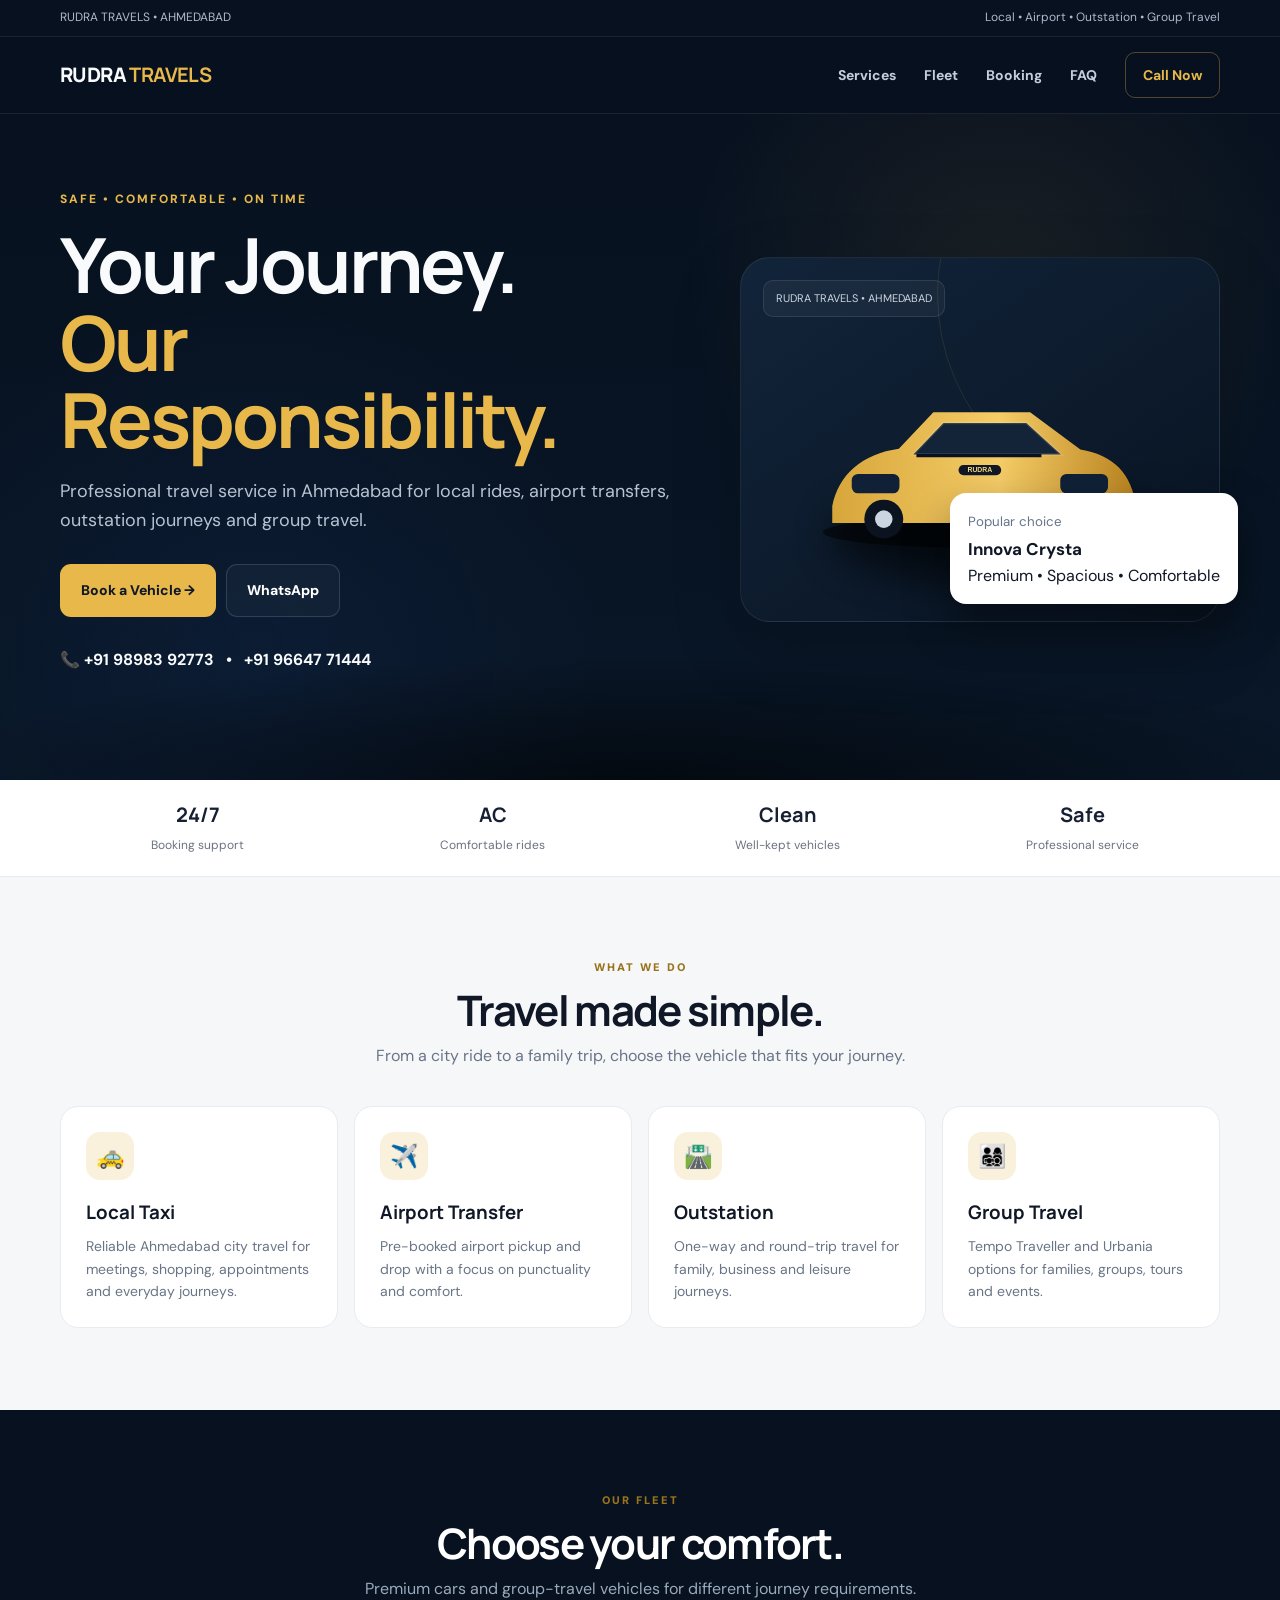
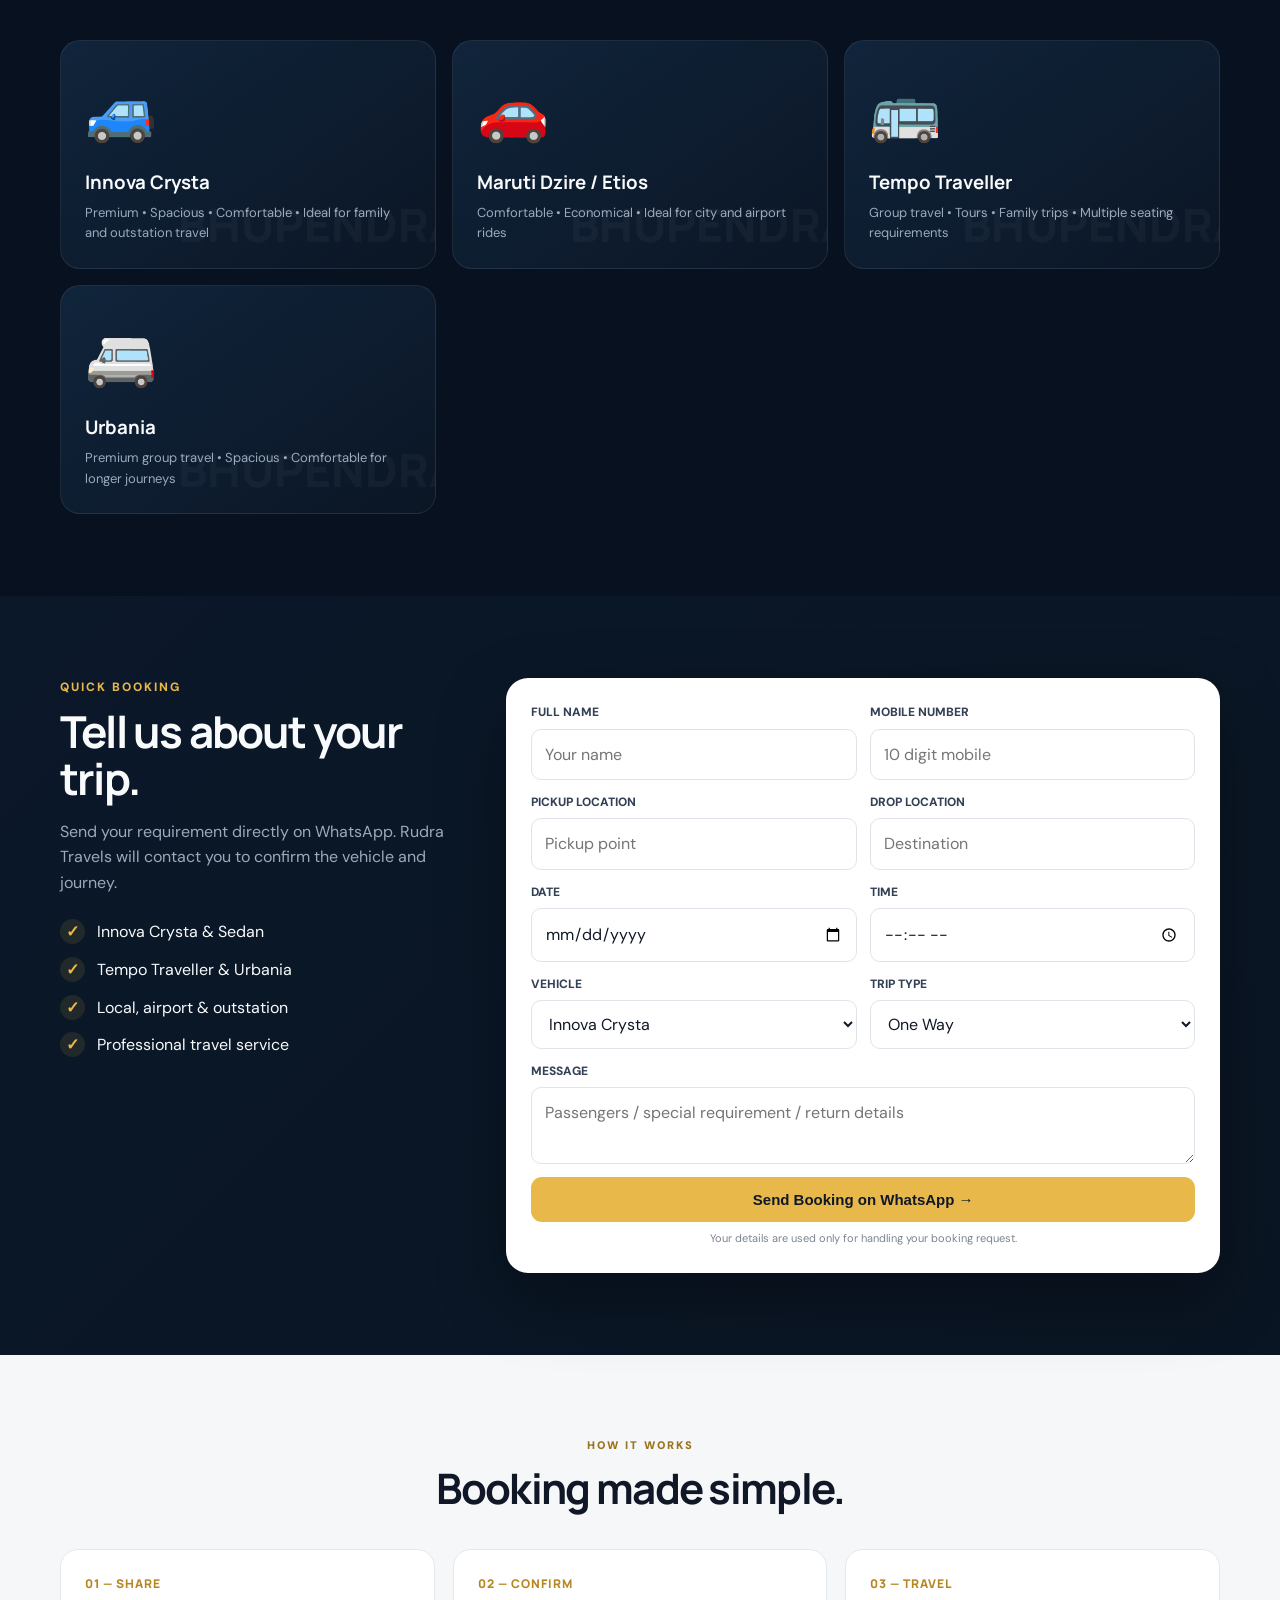
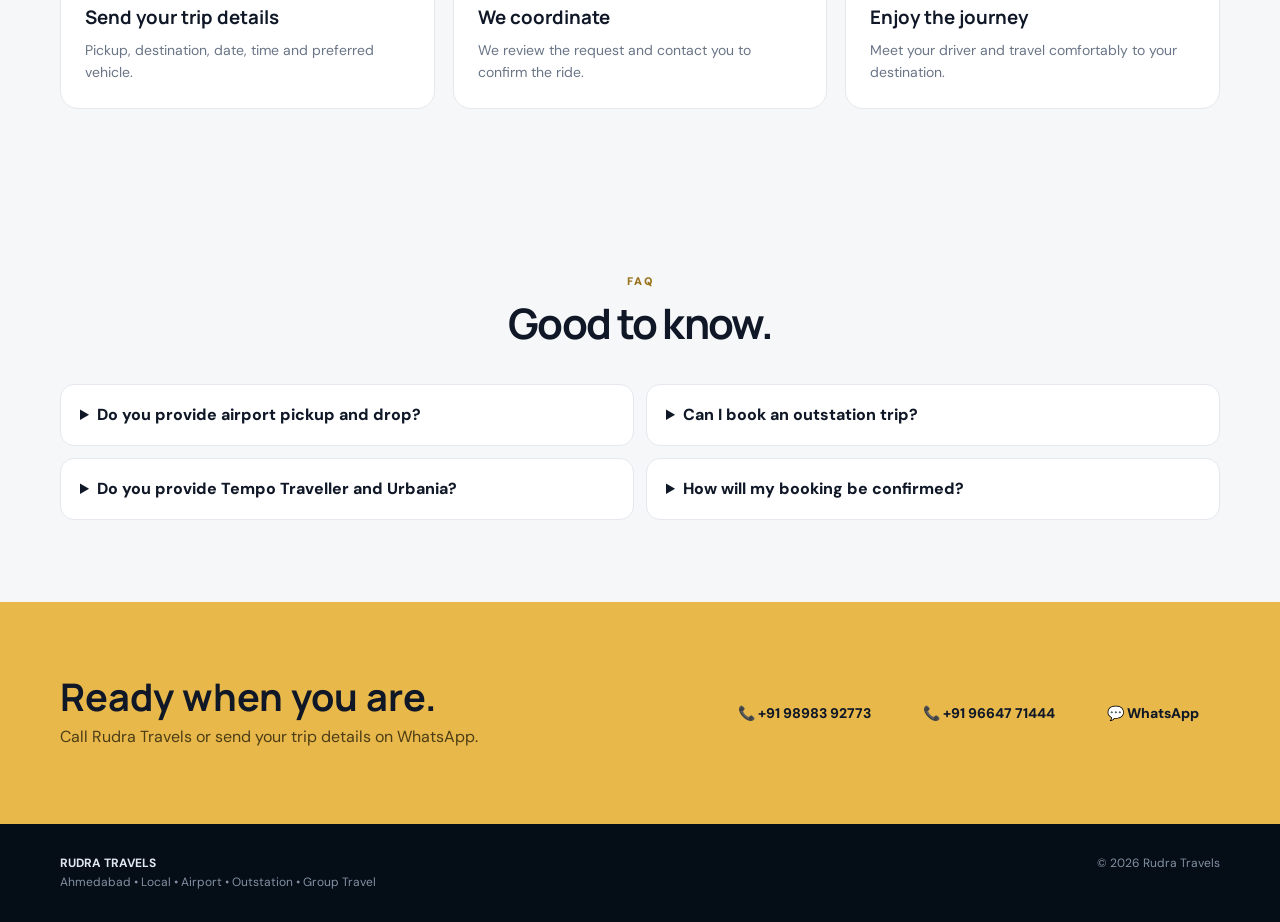
==== commit 455787bf: "Update website branding to Rudra Travels with vehicles and contact numbers" ====
--- a/index.html
+++ b/index.html
@@ -1 +1 @@
-<!doctype html><html lang="en"><head><meta charset="utf-8"><meta name="viewport" content="width=device-width,initial-scale=1"><meta name="description" content="Bhupendra Taxi Service — premium local, airport and outstation taxi service."><meta name="theme-color" content="#07111f"><title>Bhupendra Taxi Service | Premium Travel</title><link rel="stylesheet" href="styles.css"></head><body><div class="topbar"><div class="container"><span>Premium Local • Airport • Outstation Taxi Service</span><span>Available for advance bookings</span></div></div><nav class="nav"><div class="container navin"><a class="logo" href="#top">BHUPENDRA <b>TAXI</b></a><div class="navlinks"><a href="#services">Services</a><a href="#fleet">Fleet</a><a href="#booking">Booking</a><a href="#faq">FAQ</a><a class="navcta" href="tel:+919999999999">Call Now</a></div></div></nav><main id="top"><header class="hero"><div class="container heroGrid"><div><div class="kicker">SAFE • COMFORTABLE • ON TIME</div><h1>Your Journey.<br><span>Our Responsibility.</span></h1><p class="heroLead">A professional taxi service for local rides, airport transfers and outstation journeys — with comfortable vehicles and dependable drivers.</p><div class="actions"><a class="btn gold" href="#booking">Book a Taxi →</a><a class="btn outline" href="https://wa.me/919999999999">WhatsApp</a></div></div><div class="heroVisual"><div class="carStage"><div class="visualTag">PREMIUM TRAVEL</div><svg class="carSvg" viewBox="0 0 700 300" aria-label="Premium taxi illustration" role="img"><defs><linearGradient id="g" x1="0" x2="1"><stop offset="0" stop-color="#d7a63b"/><stop offset=".55" stop-color="#f5cc67"/><stop offset="1" stop-color="#b98320"/></linearGradient></defs><ellipse cx="350" cy="252" rx="250" ry="25" fill="#0008"/><path d="M115 210c10-50 48-83 106-91l55-58h154l80 59c54 9 81 39 89 90v27H115z" fill="url(#g)"/><path d="M292 78h132l55 50H244z" fill="#132338" stroke="#ffffff22" stroke-width="4"/><path d="M249 130h199" stroke="#07111f" stroke-width="5"/><rect x="146" y="159" width="76" height="31" rx="10" fill="#102137"/><rect x="478" y="159" width="76" height="31" rx="10" fill="#102137"/><circle cx="197" cy="231" r="31" fill="#0b1320"/><circle cx="197" cy="231" r="14" fill="#cbd5e1"/><circle cx="503" cy="231" r="31" fill="#0b1320"/><circle cx="503" cy="231" r="14" fill="#cbd5e1"/><rect x="316" y="145" width="68" height="16" rx="8" fill="#111827"/><text x="350" y="156" text-anchor="middle" font-size="11" font-family="Arial" font-weight="700" fill="#f7d77d">TAXI</text></svg></div><div class="quickCard"><small>Popular choice</small><strong>Innova Crysta</strong><span>Premium • Spacious • Comfortable</span></div></div></div></header><section class="trustbar"><div class="container trustgrid"><div class="trust"><b>24/7</b><span>Booking support</span></div><div class="trust"><b>AC</b><span>Comfortable rides</span></div><div class="trust"><b>Clean</b><span>Well-kept vehicles</span></div><div class="trust"><b>Safe</b><span>Professional drivers</span></div></div></section><section id="services" class="section light"><div class="container"><div class="sectionHead center"><div class="eyebrow">WHAT WE DO</div><h2>Service built around your journey.</h2><p>From a quick city ride to a long-distance family trip, book with confidence.</p></div><div class="services"><article class="service"><div class="serviceIcon">🚕</div><h3>Local Taxi</h3><p>Reliable city travel for meetings, shopping, appointments and everyday journeys.</p></article><article class="service"><div class="serviceIcon">✈️</div><h3>Airport Transfer</h3><p>Pre-booked airport pickup and drop with a focus on punctuality and comfort.</p></article><article class="service"><div class="serviceIcon">🛣️</div><h3>Outstation</h3><p>One-way and round-trip travel for family, business and leisure journeys.</p></article><article class="service"><div class="serviceIcon">👨‍✈️</div><h3>Professional Drivers</h3><p>Polite and experienced drivers who put safety, care and time first.</p></article></div></div></section><section id="fleet" class="section"><div class="container"><div class="sectionHead center darkTitle"><div class="eyebrow">THE FLEET</div><h2>Choose your comfort.</h2><p>Tell us what you need and we’ll help arrange the right vehicle.</p></div><div class="fleet"><article class="vehicle"><div class="vehicleIcon">🚙</div><h3>Toyota Innova Crysta</h3><p>Premium • Spacious • Ideal for family and outstation travel</p></article><article class="vehicle"><div class="vehicleIcon">🚗</div><h3>Maruti Dzire</h3><p>Comfortable • Economical • Ideal for city and airport rides</p></article><article class="vehicle"><div class="vehicleIcon">🚘</div><h3>Other Requirements</h3><p>Need another vehicle? Contact us and ask about availability.</p></article></div></div></section><section id="booking" class="section bookingSection"><div class="container bookingWrap"><div class="bookingIntro"><div class="kicker">QUICK BOOKING</div><h2>Tell us about your trip.</h2><p>Complete the form and send the booking directly to WhatsApp. We’ll get back to you with the next steps.</p><div class="points"><div class="point"><span class="check">✓</span><span>Simple and quick booking</span></div><div class="point"><span class="check">✓</span><span>Local, airport and outstation service</span></div><div class="point"><span class="check">✓</span><span>Comfort-focused vehicles</span></div><div class="point"><span class="check">✓</span><span>Professional driver support</span></div></div></div><div class="bookingCard"><form id="bookingForm"><div class="formgrid"><div class="field"><label>FULL NAME</label><input name="name" required placeholder="Your name"></div><div class="field"><label>MOBILE NUMBER</label><input name="phone" type="tel" required placeholder="10 digit mobile"></div><div class="field"><label>PICKUP LOCATION</label><input name="pickup" required placeholder="Pickup point"></div><div class="field"><label>DROP LOCATION</label><input name="drop" required placeholder="Destination"></div><div class="field"><label>DATE</label><input name="date" type="date" required></div><div class="field"><label>TIME</label><input name="time" type="time" required></div><div class="field"><label>VEHICLE</label><select name="taxi"><option>Innova Crysta</option><option>Dzire</option><option>Other</option></select></div><div class="field"><label>TRIP TYPE</label><select name="trip"><option>One Way</option><option>Round Trip</option></select></div><div class="field full"><label>MESSAGE</label><textarea name="message" placeholder="Any special requirement?"></textarea></div><div class="field full"><button class="btn gold submit" type="submit">Send Booking on WhatsApp →</button></div></div></form><div class="formNote">Your details are used only for handling your booking request.</div></div></div></section><section class="section light"><div class="container"><div class="sectionHead center"><div class="eyebrow">HOW IT WORKS</div><h2>Booking made simple.</h2></div><div class="steps"><div class="step"><div class="num">01 — SHARE</div><h3>Send your trip details</h3><p>Pickup, destination, date, time and preferred vehicle.</p></div><div class="step"><div class="num">02 — CONFIRM</div><h3>We coordinate</h3><p>We review the request and contact you to confirm the ride.</p></div><div class="step"><div class="num">03 — TRAVEL</div><h3>Enjoy the journey</h3><p>Meet your driver and travel comfortably to your destination.</p></div></div></div></section><section id="faq" class="section light"><div class="container"><div class="sectionHead center"><div class="eyebrow">FAQ</div><h2>Good to know.</h2></div><div class="faq"><details><summary>Do you provide airport pickup and drop?</summary><p>Yes. Airport transfers can be booked in advance.</p></details><details><summary>Can I book an outstation trip?</summary><p>Yes. One-way and round-trip journeys are available.</p></details><details><summary>Can I request a specific vehicle?</summary><p>Yes. Select your preferred vehicle while booking and we’ll confirm availability.</p></details><details><summary>How will my booking be confirmed?</summary><p>After you send the request, we’ll contact you to confirm the details.</p></details></div></div></section><section id="contact" class="contact"><div class="container contactGrid"><div><h2>Ready when you are.</h2><p>Call us or send your trip details on WhatsApp.</p></div><div class="actions"><a class="btn black" href="tel:+919999999999">📞 +91 99999 99999</a><a class="btn black" href="https://wa.me/919999999999">💬 WhatsApp</a></div></div></section></main><footer class="footer"><div class="container footerGrid"><div><strong>BHUPENDRA TAXI</strong><br>Premium local, airport & outstation travel.</div><div>© 2026 Bhupendra Taxi Service</div></div></footer><div class="mobileBar"><a class="gold" href="#booking">Book Taxi</a><a href="tel:+919999999999">Call</a><a href="https://wa.me/919999999999">WhatsApp</a></div><script>document.getElementById('bookingForm').addEventListener('submit',function(e){e.preventDefault();const d=Object.fromEntries(new FormData(this));const msg=['*BHUPENDRA TAXI — BOOKING REQUEST*','Name: '+d.name,'Mobile: '+d.phone,'Pickup: '+d.pickup,'Drop: '+d.drop,'Date: '+d.date,'Time: '+d.time,'Vehicle: '+d.taxi,'Trip: '+d.trip,'Message: '+(d.message||'-')].join('\n');window.open('https://wa.me/919999999999?text='+encodeURIComponent(msg),'_blank')});</script></body></html>+<!doctype html><html lang="en"><head><meta charset="utf-8"><meta name="viewport" content="width=device-width,initial-scale=1"><meta name="description" content="Rudra Travels Ahmedabad — Innova Crysta, Maruti Dzire/Etios, Tempo Traveller and Urbania. Local, airport and outstation travel."><meta name="theme-color" content="#07111f"><title>Rudra Travels | Ahmedabad</title><link rel="stylesheet" href="styles.css"></head><body><div class="topbar"><div class="container"><span>RUDRA TRAVELS • AHMEDABAD</span><span>Local • Airport • Outstation • Group Travel</span></div></div><nav class="nav"><div class="container navin"><a class="logo" href="#top">RUDRA <b>TRAVELS</b></a><div class="navlinks"><a href="#services">Services</a><a href="#fleet">Fleet</a><a href="#booking">Booking</a><a href="#faq">FAQ</a><a class="navcta" href="tel:+919898392773">Call Now</a></div></div></nav><main id="top"><header class="hero"><div class="container heroGrid"><div><div class="kicker">SAFE • COMFORTABLE • ON TIME</div><h1>Your Journey.<br><span>Our Responsibility.</span></h1><p class="heroLead">Professional travel service in Ahmedabad for local rides, airport transfers, outstation journeys and group travel.</p><div class="actions"><a class="btn gold" href="#booking">Book a Vehicle →</a><a class="btn outline" href="https://wa.me/919898392773">WhatsApp</a></div><p style="margin-top:22px;font-weight:700">📞 +91 98983 92773 &nbsp; • &nbsp; +91 96647 71444</p></div><div class="heroVisual"><div class="carStage"><div class="visualTag">RUDRA TRAVELS • AHMEDABAD</div><svg class="carSvg" viewBox="0 0 700 300" aria-label="Premium travel vehicle illustration" role="img"><defs><linearGradient id="g" x1="0" x2="1"><stop offset="0" stop-color="#d7a63b"/><stop offset=".55" stop-color="#f5cc67"/><stop offset="1" stop-color="#b98320"/></linearGradient></defs><ellipse cx="350" cy="252" rx="250" ry="25" fill="#0008"/><path d="M115 210c10-50 48-83 106-91l55-58h154l80 59c54 9 81 39 89 90v27H115z" fill="url(#g)"/><path d="M292 78h132l55 50H244z" fill="#132338" stroke="#ffffff22" stroke-width="4"/><path d="M249 130h199" stroke="#07111f" stroke-width="5"/><rect x="146" y="159" width="76" height="31" rx="10" fill="#102137"/><rect x="478" y="159" width="76" height="31" rx="10" fill="#102137"/><circle cx="197" cy="231" r="31" fill="#0b1320"/><circle cx="197" cy="231" r="14" fill="#cbd5e1"/><circle cx="503" cy="231" r="31" fill="#0b1320"/><circle cx="503" cy="231" r="14" fill="#cbd5e1"/><rect x="316" y="145" width="68" height="16" rx="8" fill="#111827"/><text x="350" y="156" text-anchor="middle" font-size="11" font-family="Arial" font-weight="700" fill="#f7d77d">RUDRA</text></svg></div><div class="quickCard"><small>Popular choice</small><strong>Innova Crysta</strong><span>Premium • Spacious • Comfortable</span></div></div></div></header><section class="trustbar"><div class="container trustgrid"><div class="trust"><b>24/7</b><span>Booking support</span></div><div class="trust"><b>AC</b><span>Comfortable rides</span></div><div class="trust"><b>Clean</b><span>Well-kept vehicles</span></div><div class="trust"><b>Safe</b><span>Professional service</span></div></div></section><section id="services" class="section light"><div class="container"><div class="sectionHead center"><div class="eyebrow">WHAT WE DO</div><h2>Travel made simple.</h2><p>From a city ride to a family trip, choose the vehicle that fits your journey.</p></div><div class="services"><article class="service"><div class="serviceIcon">🚕</div><h3>Local Taxi</h3><p>Reliable Ahmedabad city travel for meetings, shopping, appointments and everyday journeys.</p></article><article class="service"><div class="serviceIcon">✈️</div><h3>Airport Transfer</h3><p>Pre-booked airport pickup and drop with a focus on punctuality and comfort.</p></article><article class="service"><div class="serviceIcon">🛣️</div><h3>Outstation</h3><p>One-way and round-trip travel for family, business and leisure journeys.</p></article><article class="service"><div class="serviceIcon">👨‍👩‍👧‍👦</div><h3>Group Travel</h3><p>Tempo Traveller and Urbania options for families, groups, tours and events.</p></article></div></div></section><section id="fleet" class="section"><div class="container"><div class="sectionHead center darkTitle"><div class="eyebrow">OUR FLEET</div><h2>Choose your comfort.</h2><p>Premium cars and group-travel vehicles for different journey requirements.</p></div><div class="fleet"><article class="vehicle"><div class="vehicleIcon">🚙</div><h3>Innova Crysta</h3><p>Premium • Spacious • Comfortable • Ideal for family and outstation travel</p></article><article class="vehicle"><div class="vehicleIcon">🚗</div><h3>Maruti Dzire / Etios</h3><p>Comfortable • Economical • Ideal for city and airport rides</p></article><article class="vehicle"><div class="vehicleIcon">🚌</div><h3>Tempo Traveller</h3><p>Group travel • Tours • Family trips • Multiple seating requirements</p></article><article class="vehicle"><div class="vehicleIcon">🚐</div><h3>Urbania</h3><p>Premium group travel • Spacious • Comfortable for longer journeys</p></article></div></div></section><section id="booking" class="section bookingSection"><div class="container bookingWrap"><div class="bookingIntro"><div class="kicker">QUICK BOOKING</div><h2>Tell us about your trip.</h2><p>Send your requirement directly on WhatsApp. Rudra Travels will contact you to confirm the vehicle and journey.</p><div class="points"><div class="point"><span class="check">✓</span><span>Innova Crysta & Sedan</span></div><div class="point"><span class="check">✓</span><span>Tempo Traveller & Urbania</span></div><div class="point"><span class="check">✓</span><span>Local, airport & outstation</span></div><div class="point"><span class="check">✓</span><span>Professional travel service</span></div></div></div><div class="bookingCard"><form id="bookingForm"><div class="formgrid"><div class="field"><label>FULL NAME</label><input name="name" required placeholder="Your name"></div><div class="field"><label>MOBILE NUMBER</label><input name="phone" type="tel" required placeholder="10 digit mobile"></div><div class="field"><label>PICKUP LOCATION</label><input name="pickup" required placeholder="Pickup point"></div><div class="field"><label>DROP LOCATION</label><input name="drop" required placeholder="Destination"></div><div class="field"><label>DATE</label><input name="date" type="date" required></div><div class="field"><label>TIME</label><input name="time" type="time" required></div><div class="field"><label>VEHICLE</label><select name="taxi"><option>Innova Crysta</option><option>Maruti Dzire</option><option>Etios</option><option>Tempo Traveller</option><option>Urbania</option></select></div><div class="field"><label>TRIP TYPE</label><select name="trip"><option>One Way</option><option>Round Trip</option></select></div><div class="field full"><label>MESSAGE</label><textarea name="message" placeholder="Passengers / special requirement / return details"></textarea></div><div class="field full"><button class="btn gold submit" type="submit">Send Booking on WhatsApp →</button></div></div></form><div class="formNote">Your details are used only for handling your booking request.</div></div></div></section><section class="section light"><div class="container"><div class="sectionHead center"><div class="eyebrow">HOW IT WORKS</div><h2>Booking made simple.</h2></div><div class="steps"><div class="step"><div class="num">01 — SHARE</div><h3>Send your trip details</h3><p>Pickup, destination, date, time and preferred vehicle.</p></div><div class="step"><div class="num">02 — CONFIRM</div><h3>We coordinate</h3><p>We review the request and contact you to confirm the ride.</p></div><div class="step"><div class="num">03 — TRAVEL</div><h3>Enjoy the journey</h3><p>Meet your driver and travel comfortably to your destination.</p></div></div></div></section><section id="faq" class="section light"><div class="container"><div class="sectionHead center"><div class="eyebrow">FAQ</div><h2>Good to know.</h2></div><div class="faq"><details><summary>Do you provide airport pickup and drop?</summary><p>Yes. Airport transfers can be booked in advance.</p></details><details><summary>Can I book an outstation trip?</summary><p>Yes. One-way and round-trip journeys are available.</p></details><details><summary>Do you provide Tempo Traveller and Urbania?</summary><p>Yes. Group-travel vehicle requirements can be requested through the booking form.</p></details><details><summary>How will my booking be confirmed?</summary><p>After you send the request, Rudra Travels will contact you to confirm the details.</p></details></div></div></section><section id="contact" class="contact"><div class="container contactGrid"><div><h2>Ready when you are.</h2><p>Call Rudra Travels or send your trip details on WhatsApp.</p></div><div class="actions"><a class="btn black" href="tel:+919898392773">📞 +91 98983 92773</a><a class="btn black" href="tel:+91966477144">📞 +91 96647 71444</a><a class="btn black" href="https://wa.me/919898392773">💬 WhatsApp</a></div></div></section></main><footer class="footer"><div class="container footerGrid"><div><strong>RUDRA TRAVELS</strong><br>Ahmedabad • Local • Airport • Outstation • Group Travel</div><div>© 2026 Rudra Travels</div></div></footer><div class="mobileBar"><a class="gold" href="#booking">Book</a><a href="tel:+919898392773">Call</a><a href="https://wa.me/919898392773">WhatsApp</a></div><script>document.getElementById('bookingForm').addEventListener('submit',function(e){e.preventDefault();const d=Object.fromEntries(new FormData(this));const msg=['*RUDRA TRAVELS — BOOKING REQUEST*','Name: '+d.name,'Mobile: '+d.phone,'Pickup: '+d.pickup,'Drop: '+d.drop,'Date: '+d.date,'Time: '+d.time,'Vehicle: '+d.taxi,'Trip: '+d.trip,'Message: '+(d.message||'-')].join('\n');window.open('https://wa.me/919898392773?text='+encodeURIComponent(msg),'_blank')});</script></body></html>
